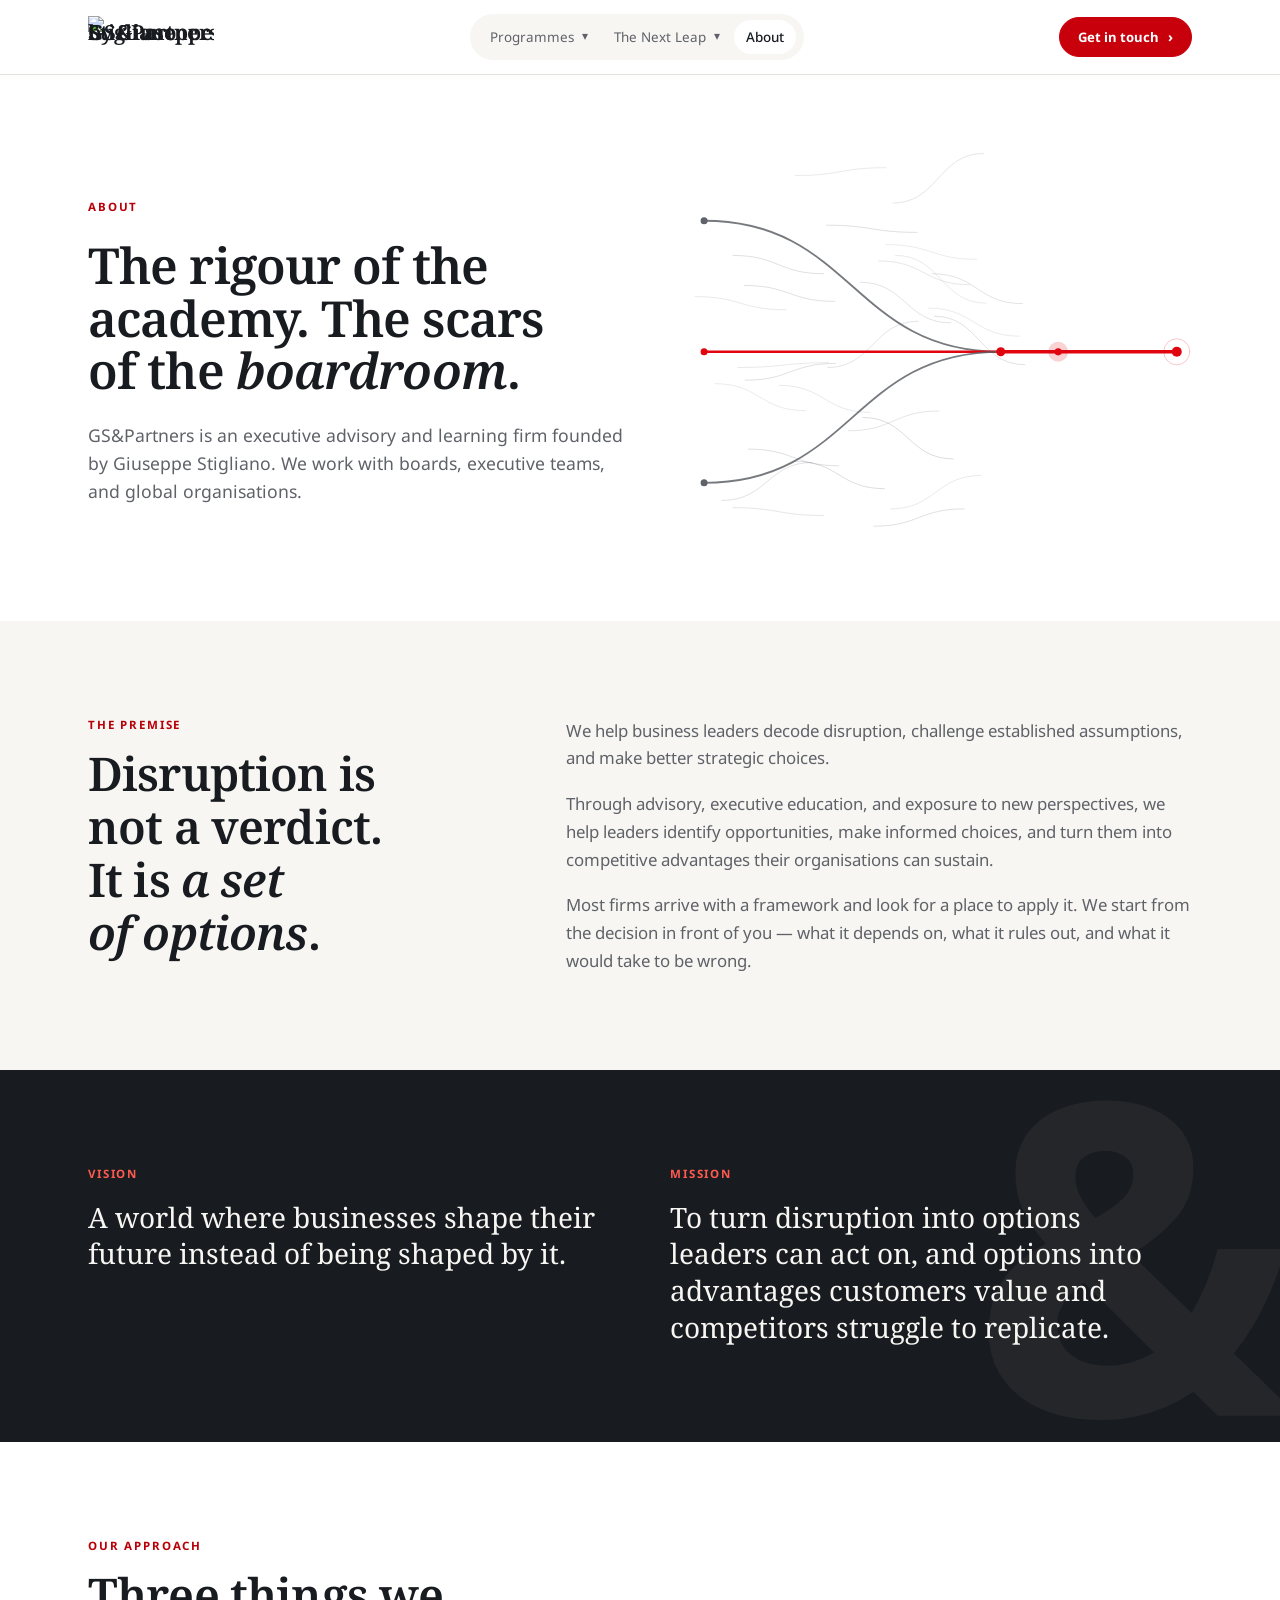
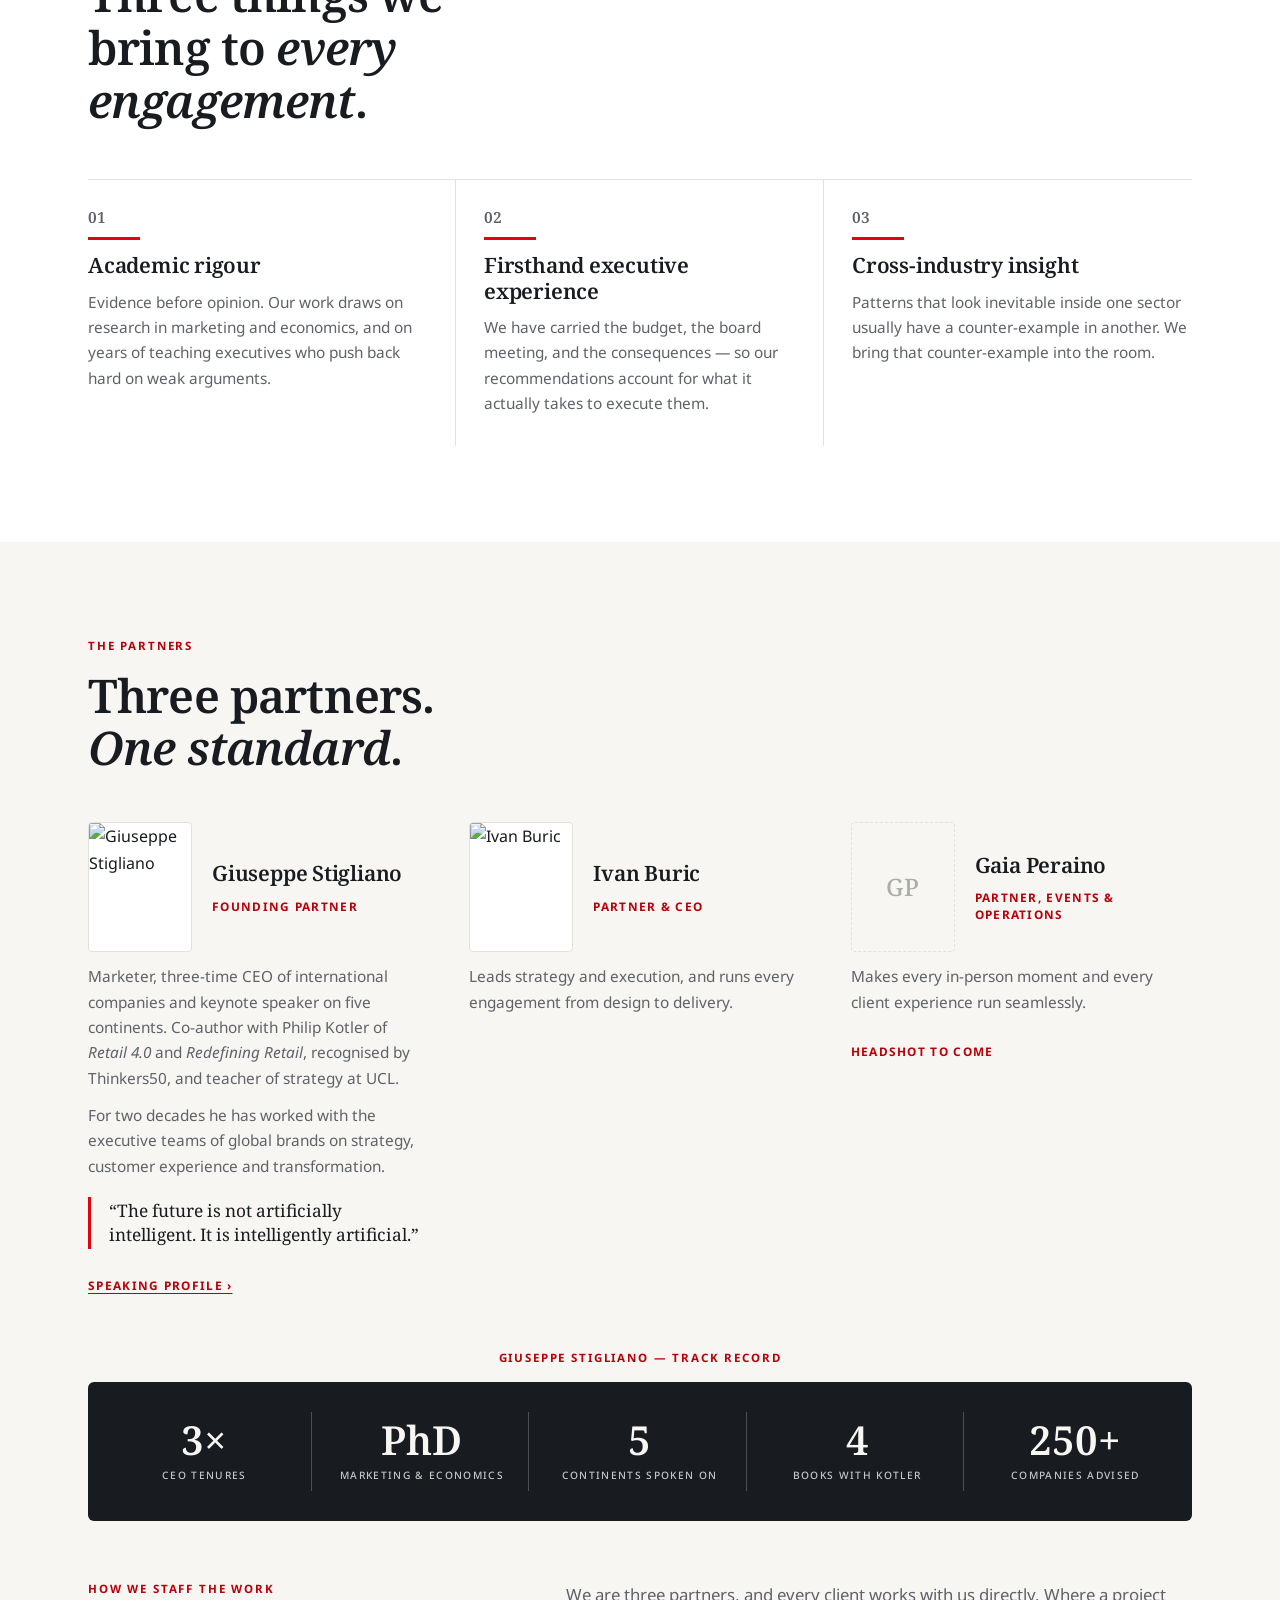
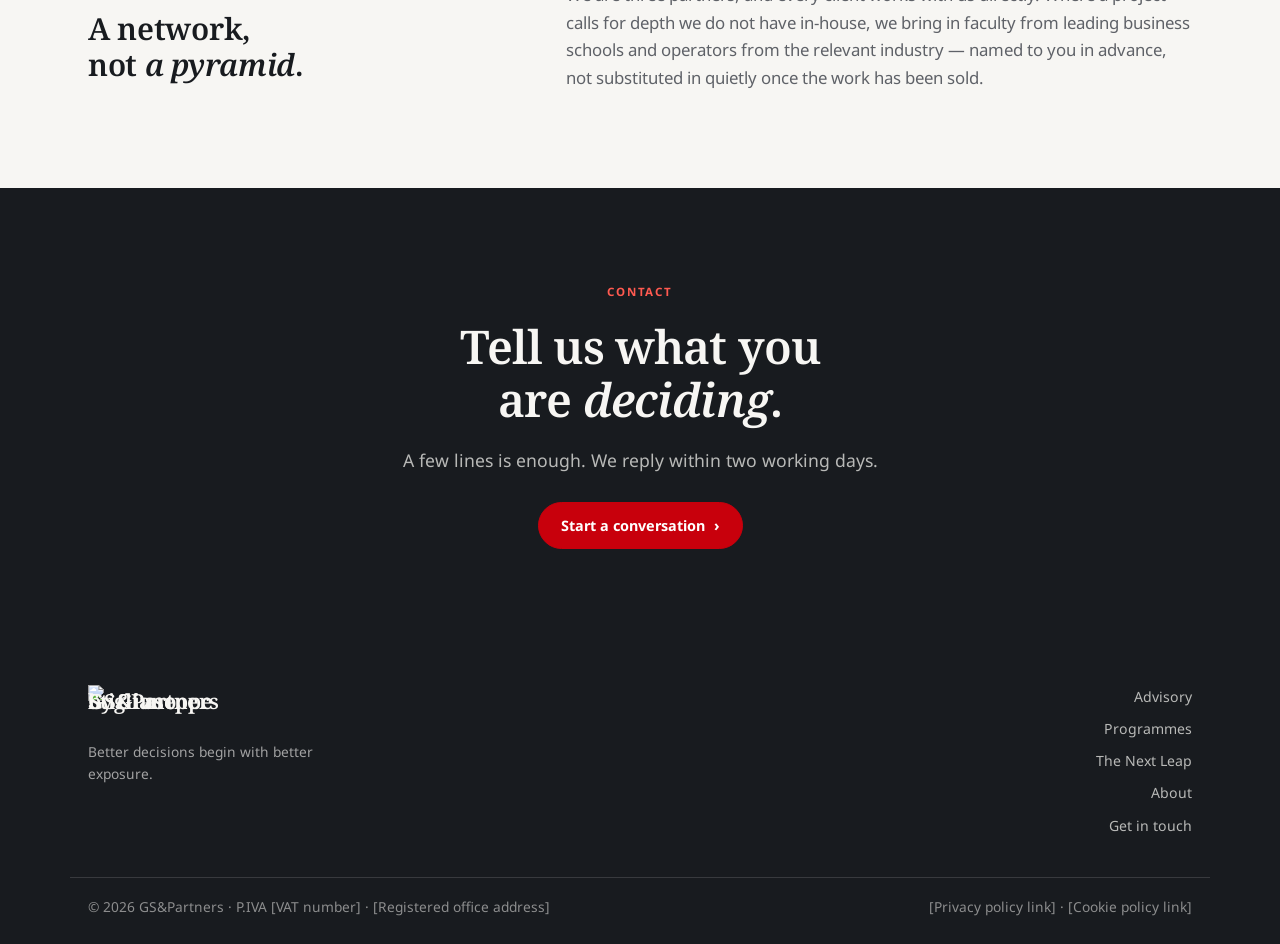
==== about.html @ 3a816dac "Add files via upload" ====
<!doctype html>
<html lang="en">
<head>
<meta charset="utf-8"><meta name="robots" content="noindex, nofollow">
<meta name="viewport" content="width=device-width,initial-scale=1,viewport-fit=cover">
<meta property="og:type" content="website">
<meta property="og:site_name" content="GS&amp;Partners">
<meta property="og:title" content="About &mdash; GS&amp;Partners">
<meta property="og:description" content="About GS&amp;Partners: our vision, mission and approach, and the three partners behind the firm, founded by Giuseppe Stigliano.">
<meta name="twitter:card" content="summary">
<meta name="description" content="About GS&amp;Partners: our vision, mission and approach, and the three partners behind the firm, founded by Giuseppe Stigliano.">
<title>About &mdash; GS&amp;Partners</title>
<link rel="preconnect" href="https://fonts.googleapis.com">
<link rel="preconnect" href="https://fonts.gstatic.com" crossorigin>
<link rel="stylesheet" href="https://fonts.googleapis.com/css2?family=Noto+Sans:wght@400;600;700&family=Noto+Serif:wght@400;600;700&display=swap">
<link rel="stylesheet" href="site.css">
</head>
<body>
<header class="top">
  <div class="wrap">
    <a class="mark" href="index.html"><img class="logo-l" src="img/logo-light.webp" width="420" height="140" alt="GS&amp;Partners by Giuseppe Stigliano"><img class="logo-d" src="img/logo-dark.webp" width="420" height="142" alt="GS&amp;Partners by Giuseppe Stigliano"></a>
    <nav id="mainnav" aria-label="Main">
      <div class="navitem">
        <a class="navlink" href="programmes.html">Programmes</a>
        <button class="subtoggle" type="button" aria-expanded="false" aria-controls="progmenu"><span aria-hidden="true">&#9662;</span><span class="sr">Programmes menu</span></button>
        <div class="submenu" id="progmenu">
          <a href="advisory.html">Advisory</a>
          <a href="programmes.html#workshops">Workshops</a>
          <a href="programmes.html#retreats">Business retreats</a>
          <a href="programmes.html#keynotes">Keynotes</a>
        </div>
      </div>
      <div class="navitem">
        <a class="navlink" href="next-leap.html">The Next Leap</a>
        <button class="subtoggle" type="button" aria-expanded="false" aria-controls="leapmenu"><span aria-hidden="true">&#9662;</span><span class="sr">The Next Leap menu</span></button>
        <div class="submenu" id="leapmenu">
          <a href="next-leap.html#organisations">For organisations</a>
          <a href="next-leap.html#individuals">For individuals</a>
        </div>
      </div>
      <a href="about.html" aria-current="page">About</a>
    </nav>
    <div class="navcta"><a class="btn sm" href="index.html#contact">Get in touch <span class="ch" aria-hidden="true">&rsaquo;</span></a></div>
    <button class="menubtn" type="button" aria-expanded="false" aria-controls="mainnav"><svg viewBox="0 0 24 24" aria-hidden="true"><path d="M4 7h16M4 12h16M4 17h16"/></svg>Menu</button>
  </div>
</header>
<main>
  <section class="pagehero">
    <div class="wrap herogrid">
      <div class="herocopy">
      <p class="eyebrow">About</p>
      <h1>The rigour of the academy. The scars of the <em>boardroom</em>.</h1>
      <p class="lede">GS&amp;Partners is an executive advisory and learning firm founded by Giuseppe Stigliano. We work with boards, executive teams, and global organisations.</p>
      </div>
      <div class="vizbox"><canvas class="viz" data-mode="converge" data-seed="9" aria-hidden="true"></canvas></div>
    </div>
  </section>

  <section class="band alt">
    <div class="wrap split">
      <div class="head2">
        <p class="eyebrow">The premise</p>
        <h2>Disruption is not a verdict. It is <em>a set of options</em>.</h2>
      </div>
      <div class="prose">
        <p>We help business leaders decode disruption, challenge established assumptions, and make better strategic choices.</p>
        <p>Through advisory, executive education, and exposure to new perspectives, we help leaders identify opportunities, make informed choices, and turn them into competitive advantages their organisations can sustain.</p>
        <p>Most firms arrive with a framework and look for a place to apply it. We start from the decision in front of you &mdash; what it depends on, what it rules out, and what it would take to be wrong.</p>
      </div>
    </div>
  </section>

  <section class="band dark amp">
    <div class="wrap vm">
      <div><p class="eyebrow">Vision</p><p class="stmt">A world where businesses shape their future instead of being shaped by it.</p></div>
      <div><p class="eyebrow">Mission</p><p class="stmt">To turn disruption into options leaders can act on, and options into advantages customers value and competitors struggle to replicate.</p></div>
    </div>
  </section>

  <section class="band">
    <div class="wrap">
      <div class="head2 wide"><p class="eyebrow">Our approach</p><h2>Three things we bring to <em>every engagement</em>.</h2></div>
      <div class="cards c3">
        <article><p class="num">01</p><hr class="rule"><h3>Academic rigour</h3><p>Evidence before opinion. Our work draws on research in marketing and economics, and on years of teaching executives who push back hard on weak arguments.</p></article>
        <article><p class="num">02</p><hr class="rule"><h3>Firsthand executive experience</h3><p>We have carried the budget, the board meeting, and the consequences &mdash; so our recommendations account for what it actually takes to execute them.</p></article>
        <article><p class="num">03</p><hr class="rule"><h3>Cross-industry insight</h3><p>Patterns that look inevitable inside one sector usually have a counter-example in another. We bring that counter-example into the room.</p></article>
      </div>
    </div>
  </section>

  <section class="band alt" id="team">
    <div class="wrap">
      <div class="head2 wide"><p class="eyebrow">The partners</p><h2>Three partners. <em>One standard</em>.</h2></div>
      <div class="team">
        <article class="person">
          <div class="shot"><img src="img/giuseppe-sm.webp" alt="Giuseppe Stigliano" width="240" height="300" loading="lazy" decoding="async"></div>
          <h3>Giuseppe Stigliano</h3>
          <p class="role">Founding Partner</p>
          <p>Marketer, three-time CEO of international companies and keynote speaker on five continents. Co-author with Philip Kotler of <em>Retail 4.0</em> and <em>Redefining Retail</em>, recognised by Thinkers50, and teacher of strategy at UCL.</p>
          <p>For two decades he has worked with the executive teams of global brands on strategy, customer experience and transformation.</p>
          <blockquote>The future is not artificially intelligent. It is intelligently artificial.</blockquote>
          <p class="tag"><a href="https://giuseppestigliano.com/">Speaking profile &rsaquo;</a></p>
        </article>
        <article class="person">
          <div class="shot"><img src="img/ivan.webp" alt="Ivan Buric" width="240" height="300" loading="lazy" decoding="async"></div>
          <h3>Ivan Buric</h3>
          <p class="role">Partner &amp; CEO</p>
          <p>Leads strategy and execution, and runs every engagement from design to delivery.</p>
        </article>
        <article class="person">
          <div class="shot pending" aria-hidden="true"><span>GP</span></div>
          <h3>Gaia Peraino</h3>
          <p class="role">Partner, Events &amp; Operations</p>
          <p>Makes every in-person moment and every client experience run seamlessly.</p>
          <p class="tag">Headshot to come</p>
        </article>
      </div>
    </div>
    <div class="wrap">
      <p class="eyebrow" style="margin-top:56px;text-align:center">Giuseppe Stigliano &mdash; track record</p>
      <div class="stats inline" style="margin-top:16px">
        <div><b>3&times;</b><span>CEO tenures</span></div>
        <div><b>PhD</b><span>Marketing &amp; Economics</span></div>
        <div><b>5</b><span>Continents spoken on</span></div>
        <div><b>4</b><span>Books with Kotler</span></div>
        <div><b>250+</b><span>Companies advised</span></div>
      </div>
    </div>
    <div class="wrap">
      <div class="split" style="margin-top:60px">
        <div class="head2">
          <p class="eyebrow">How we staff the work</p>
          <h3 style="font-size:1.9rem">A network, not <em>a pyramid</em>.</h3>
        </div>
        <div class="prose">
          <p>We are three partners, and every client works with us directly. Where a project calls for depth we do not have in-house, we bring in faculty from leading business schools and operators from the relevant industry &mdash; named to you in advance, not substituted in quietly once the work has been sold.</p>
        </div>
      </div>
    </div>
  </section>

  <section class="band dark cta">
    <div class="wrap">
      <p class="eyebrow">Contact</p>
      <h2>Tell us what you are <em>deciding</em>.</h2>
      <p class="lede" style="text-align:center">A few lines is enough. We reply within two working days.</p>
      <div class="btns"><a class="btn" href="index.html#contact">Start a conversation <span class="ch" aria-hidden="true">&rsaquo;</span></a></div>
    </div>
  </section>
</main>

<footer><div class="wrap">
  <div>
    <a class="mark" href="index.html"><img class="logo-l" src="img/logo-light.webp" width="420" height="140" alt="GS&amp;Partners by Giuseppe Stigliano"><img class="logo-d" src="img/logo-dark.webp" width="420" height="142" alt="GS&amp;Partners by Giuseppe Stigliano"></a>
    <p class="tagline">Better decisions begin with better exposure.</p>
  </div>
  <nav class="fnav" aria-label="Footer">
    <a href="advisory.html">Advisory</a>
    <a href="programmes.html">Programmes</a>
    <a href="next-leap.html">The Next Leap</a>
    <a href="about.html">About</a>
    <a href="index.html#contact">Get in touch</a>
  </nav>
</div>
<div class="wrap fbottom"><span>&copy; 2026 GS&amp;Partners &middot; P.IVA [VAT number] &middot; [Registered office address]</span><span class="legal">[Privacy policy link] &middot; [Cookie policy link]</span></div>
</footer>
<script>
(function(){
  var items=[].slice.call(document.querySelectorAll(".navitem"));
  if(!items.length) return;
  var groups=items.map(function(item){
    var btn=item.querySelector(".subtoggle"), menu=item.querySelector(".submenu");
    function set(open){menu.classList.toggle("open",open);btn.setAttribute("aria-expanded",open?"true":"false")}
    btn.addEventListener("click",function(e){e.stopPropagation();var o=btn.getAttribute("aria-expanded")!=="true";closeAll();set(o)});
    menu.addEventListener("click",function(){set(false)});
    return {item:item,set:set};
  });
  function closeAll(){groups.forEach(function(g){g.set(false)})}
  document.addEventListener("click",function(e){
    if(!groups.some(function(g){return g.item.contains(e.target)})) closeAll();
  });
  document.addEventListener("keydown",function(e){if(e.key==="Escape")closeAll()});
})();
</script>
<script>
(function(){
  var reduce=false; try{reduce=matchMedia("(prefers-reduced-motion: reduce)").matches;}catch(e){}
  function tok(v,el){ if(!v) return ""; return v.indexOf("--")===0 ? getComputedStyle(el).getPropertyValue(v).trim() : v; }
  function rng(seed){var s=(seed*2654435761)>>>0||1;return function(){s^=s<<13;s>>>=0;s^=s>>>17;s^=s<<5;s>>>=0;return s/4294967296;};}
  function bez(p0,p1,p2,p3,t){var u=1-t;return u*u*u*p0+3*u*u*t*p1+3*u*t*t*p2+t*t*t*p3;}
  function segPt(s,t){var mx=(s.x1+s.x2)/2;return {x:bez(s.x1,mx,mx,s.x2,t),y:bez(s.y1,s.y1,s.y2,s.y2,t)};}
  function curve(c,s){var mx=(s.x1+s.x2)/2;c.beginPath();c.moveTo(s.x1,s.y1);c.bezierCurveTo(mx,s.y1,mx,s.y2,s.x2,s.y2);}
  function dot(c,x,y,r,col,halo){c.globalAlpha=1;c.fillStyle=col;c.beginPath();c.arc(x,y,r,0,7);c.fill();
    if(halo){c.globalAlpha=.22;c.strokeStyle=col;c.lineWidth=1;c.beginPath();c.arc(x,y,r*2.6,0,7);c.stroke();c.globalAlpha=1;}}
  function pulse(c,p,col){c.globalAlpha=.18;c.fillStyle=col;c.beginPath();c.arc(p.x,p.y,10,0,7);c.fill();c.globalAlpha=1;c.beginPath();c.arc(p.x,p.y,3.6,0,7);c.fill();}
  function ease(t){return t<.5?2*t*t:1-Math.pow(-2*t+2,2)/2;}

  /* ---- scenes: build geometry once per size, draw(t) every frame ---- */
  function Branch(W,H,rand){
    var depthMax=5, stepX=(W*0.92)/depthMax, segs=[], leaves=[], defLeaf=-1;
    function grow(x,y,d,spread,onPath,parent){
      if(d>=depthMax){ leaves.push(parent); if(onPath) defLeaf=leaves.length-1; return; }
      var n=d===0?1:(rand()<0.35?3:2), pick=Math.floor(rand()*n);
      for(var i=0;i<n;i++){
        var off=n===1?0:(i/(n-1)-0.5)*spread;
        var nx=x+stepX*(0.86+rand()*0.28);
        var ny=Math.max(H*0.07,Math.min(H*0.93,y+off+(rand()-0.5)*spread*0.18));
        segs.push({x1:x,y1:y,x2:nx,y2:ny,d:d,parent:parent});
        grow(nx,ny,d+1,spread*0.56,onPath&&i===pick,segs.length-1);
      }
    }
    grow(W*0.03,H*0.5,0,H*0.92,true,-1);
    var chosen=defLeaf, path=[];
    function setLeaf(i){chosen=i; path=[]; var k=leaves[i]; while(k>=0){path.unshift(k);k=segs[k].parent;}}
    setLeaf(defLeaf);
    return {
      interactive:true,
      pick:function(px,py){ if(px==null){setLeaf(defLeaf);return;}
        var best=0,bd=1e9; leaves.forEach(function(si,i){var dy=Math.abs(segs[si].y2-py); if(dy<bd){bd=dy;best=i;}}); if(best!==chosen) setLeaf(best); },
      draw:function(c,ink,acc,t){
        var on={}; path.forEach(function(k){on[k]=1;});
        c.lineCap="round";
        segs.forEach(function(s,k){ if(on[k]) return; curve(c,s); c.globalAlpha=Math.max(.12,.42-s.d*.06); c.strokeStyle=ink; c.lineWidth=1.1; c.stroke(); });
        segs.forEach(function(s){ if(s.d>3) return; c.globalAlpha=.5; c.fillStyle=ink; c.beginPath(); c.arc(s.x2,s.y2,2,0,7); c.fill(); });
        path.forEach(function(k){ curve(c,segs[k]); c.globalAlpha=1; c.strokeStyle=acc; c.lineWidth=2.6; c.stroke(); });
        dot(c,W*0.03,H*0.5,3.5,acc,false);
        var last=segs[path[path.length-1]]; dot(c,last.x2,last.y2,5,acc,true);
        if(t!=null){ var u=ease(t)*path.length, i=Math.min(path.length-1,Math.floor(u)); c.fillStyle=acc; pulse(c,segPt(segs[path[i]],u-i),acc); }
      }
    };
  }
  function Leap(W,H,rand){
    var n=13, top=H*0.58, bot=H*0.92, lines=[];
    for(var i=0;i<n;i++) lines.push({y:top+(bot-top)*i/(n-1),a:rand()*6,amp:2+rand()*4,al:.16+.22*(1-Math.abs(i-(n-1)/2)/((n-1)/2))});
    var y0=top+(bot-top)*0.42, x0=W*0.42, x1=W*0.7, y1=H*0.16;
    var S={x1:x0,y1:y0,x2:x1,y2:y1};
    return {
      draw:function(c,ink,acc,t){
        c.lineCap="round";
        lines.forEach(function(l){ c.beginPath(); for(var x=0;x<=W;x+=8){var yy=l.y+Math.sin(x/90+l.a+(t||0)*0)*l.amp; if(x===0)c.moveTo(x,yy); else c.lineTo(x,yy);} c.globalAlpha=l.al; c.strokeStyle=ink; c.lineWidth=1; c.stroke(); });
        c.globalAlpha=1; c.strokeStyle=acc; c.lineWidth=2.8;
        c.beginPath(); c.moveTo(0,y0); c.lineTo(x0,y0); var mx=(x0+x1)/2; c.bezierCurveTo(mx,y0,mx,y1,x1,y1); c.lineTo(W,y1); c.stroke();
        c.setLineDash([3,5]); c.lineWidth=1; c.globalAlpha=.55; c.beginPath(); c.moveTo(x1,y1+10); c.lineTo(x1,y0); c.stroke(); c.setLineDash([]);
        dot(c,x0,y0,3.5,acc,false); dot(c,x1,y1,5,acc,true);
        if(t!=null){ var e=ease(t), p;
          if(e<.35) p={x:x0*(e/.35),y:y0}; else if(e<.75) p=segPt(S,(e-.35)/.4); else p={x:x1+(W-x1)*((e-.75)/.25),y:y1};
          c.fillStyle=acc; pulse(c,p,acc); }
      }
    };
  }
  function Converge(W,H,rand){
    var cx=W*0.62, cy=H*0.5, ins=[0.18,0.5,0.82].map(function(f){return {x1:W*0.03,y1:H*f,x2:cx,y2:cy};}), bg=[];
    for(var g=0;g<26;g++){var y=H*(0.05+0.9*rand()), x=W*rand()*0.5; bg.push({x1:x,y1:y,x2:x+W*0.18,y2:y+(rand()-0.5)*H*0.25,al:.12+rand()*.1});}
    return {
      draw:function(c,ink,acc,t){
        c.lineCap="round";
        bg.forEach(function(s){c.globalAlpha=s.al;c.strokeStyle=ink;c.lineWidth=1;curve(c,s);c.stroke();});
        ins.forEach(function(s,i){ c.globalAlpha=i===1?1:.85; c.strokeStyle=i===1?acc:ink; c.lineWidth=i===1?2.6:1.8; curve(c,s); c.stroke(); dot(c,s.x1,s.y1,3.5,i===1?acc:ink,false); });
        c.globalAlpha=1; c.strokeStyle=acc; c.lineWidth=3.4; c.beginPath(); c.moveTo(cx,cy); c.lineTo(W*0.97,cy); c.stroke();
        dot(c,cx,cy,4.5,acc,false); dot(c,W*0.97,cy,5,acc,true);
        if(t!=null){ var e=ease(t);
          if(e<.6){ ins.forEach(function(s,i){ c.fillStyle=i===1?acc:ink; pulse(c,segPt(s,e/.6),i===1?acc:ink); }); }
          else { c.fillStyle=acc; pulse(c,{x:cx+(W*0.97-cx)*((e-.6)/.4),y:cy},acc); } }
      }
    };
  }
  var MODES={branch:Branch,leap:Leap,converge:Converge};

  function setup(cv){
    var st={cv:cv,scene:null,W:0,H:0,dpr:1,visible:true,start:performance.now()};
    function build(){
      var r=cv.getBoundingClientRect(); st.W=Math.max(1,r.width); st.H=Math.max(1,r.height); st.dpr=Math.min(window.devicePixelRatio||1,2);
      cv.width=Math.round(st.W*st.dpr); cv.height=Math.round(st.H*st.dpr);
      st.scene=(MODES[cv.dataset.mode]||Branch)(st.W,st.H,rng(+cv.dataset.seed||7));
    }
    st.render=function(now){
      var c=cv.getContext("2d"); if(!c||!st.scene) return;
      c.setTransform(st.dpr,0,0,st.dpr,0,0); c.clearRect(0,0,st.W,st.H);
      var t=null;
      if(!reduce && now!=null){ var period=4200, rest=1400, ph=(now-st.start)%(period+rest); t=ph<period?ph/period:null; }
      st.scene.draw(c,tok(cv.dataset.ink||"--muted",cv),tok(cv.dataset.accent||"--red",cv),t);
    };
    st.rebuild=function(){build();st.render(performance.now());};
    build(); st.render(null);
    if(cv.dataset.mode==="branch" && cv.dataset.interactive!=="off"){
      var host=cv.parentElement;
      host.addEventListener("pointermove",function(e){var r=cv.getBoundingClientRect(); st.scene.pick&&st.scene.pick(e.clientX-r.left,e.clientY-r.top); if(reduce) st.render(null);});
      host.addEventListener("pointerleave",function(){st.scene.pick&&st.scene.pick(null); if(reduce) st.render(null);});
    }
    return st;
  }
  var states=[].slice.call(document.querySelectorAll("canvas.viz")).map(setup);
  function all(){states.forEach(function(s){s.rebuild();});}
  if(window.ResizeObserver){var ro=new ResizeObserver(all);states.forEach(function(s){ro.observe(s.cv);});} else window.addEventListener("resize",all);
  try{matchMedia("(prefers-color-scheme: dark)").addEventListener("change",all);}catch(e){}
  try{new MutationObserver(all).observe(document.documentElement,{attributes:true,attributeFilter:["data-theme"]});}catch(e){}
  if(document.fonts&&document.fonts.ready) document.fonts.ready.then(all);
  if(!reduce){
    if(window.IntersectionObserver){var io=new IntersectionObserver(function(es){es.forEach(function(e){states.forEach(function(s){if(s.cv===e.target)s.visible=e.isIntersecting;});});});states.forEach(function(s){io.observe(s.cv);});}
    (function loop(now){ if(!document.hidden) states.forEach(function(s){ if(s.visible) s.render(now); }); requestAnimationFrame(loop); })(performance.now());
  }
})();
</script>
<script>
(function(){
  var header=document.querySelector("header.top");
  if(header){
    var onScroll=function(){header.classList.toggle("scrolled",window.scrollY>8);};
    onScroll(); window.addEventListener("scroll",onScroll,{passive:true});
    var mb=header.querySelector(".menubtn"), nav=document.getElementById("mainnav");
    if(mb&&nav){
      var set=function(open){header.classList.toggle("navopen",open);mb.setAttribute("aria-expanded",open?"true":"false");};
      mb.addEventListener("click",function(e){e.stopPropagation();set(!header.classList.contains("navopen"));});
      nav.addEventListener("click",function(e){if(e.target.closest("a"))set(false);});
      document.addEventListener("click",function(e){if(!header.contains(e.target))set(false);});
      document.addEventListener("keydown",function(e){if(e.key==="Escape")set(false);});
    }
  }
  var reduce=false; try{reduce=matchMedia("(prefers-reduced-motion: reduce)").matches;}catch(e){}
  if(reduce||!window.IntersectionObserver) return;
  var sel=".cards article,.feature,.quotes figure,.person,.vm>div,.stats.inline,.split>*,.centered>*,.head2,.banner .wrap,.team";
  var els=[].slice.call(document.querySelectorAll(sel)).filter(function(el){return el.getBoundingClientRect().top>window.innerHeight;});
  var io=new IntersectionObserver(function(es){es.forEach(function(e){ if(!e.isIntersecting) return;
    var el=e.target, sib=el.parentElement?[].indexOf.call(el.parentElement.children,el):0;
    el.style.animationDelay=Math.min(sib,4)*70+"ms"; el.classList.add("rv-in"); io.unobserve(el); });},{rootMargin:"0px 0px 80px 0px"});
  els.forEach(function(el){io.observe(el);});
})();
</script>
</body>
</html>
---- site.css ----
/* GS&Partners — shared stylesheet.
   Layout: alternating paper and ink bands, centred editorial column;
   serif display with one italic word per headline. */
:root{
  --paper:#ffffff; --paper-2:#f7f6f3; --ink:#181b1f; --band:#181b1f; --on-band:#f7f6f3;
  --fg:#181b1f; --muted:#5f6268; --line:#e2e1dc;
  --red:#e0050f; --red-deep:#b10009; --on-red:#ffffff; --red-ink:#b80009; --focus:#e0050f;
  --display:"Noto Serif",Georgia,"Times New Roman",serif;
  --body:"Noto Sans",system-ui,-apple-system,"Segoe UI",Helvetica,sans-serif;
  color-scheme:light;
  padding-top:env(safe-area-inset-top,0px);
  padding-bottom:env(safe-area-inset-bottom,0px);
}
@media (prefers-color-scheme:dark){:root:not([data-theme="light"]){
  --paper:#15181c; --paper-2:#1d2126; --ink:#f3f2ef; --band:#0f1114; --on-band:#f7f6f3;
  --fg:#edecea; --muted:#a3a7ae; --line:#2e333a;
  --red:#ff2f38; --red-deep:#c8000c; --on-red:#ffffff; --red-ink:#ff6b63; --focus:#ff6b63; color-scheme:dark}}
:root[data-theme="dark"]{
  --paper:#15181c; --paper-2:#1d2126; --ink:#f3f2ef; --band:#0f1114; --on-band:#f7f6f3;
  --fg:#edecea; --muted:#a3a7ae; --line:#2e333a;
  --red:#ff2f38; --red-deep:#c8000c; --on-red:#ffffff; --red-ink:#ff6b63; --focus:#ff6b63; color-scheme:dark}

*{box-sizing:border-box}
body{background:var(--paper);color:var(--fg);font:400 1rem/1.65 var(--body);margin:0;-webkit-font-smoothing:antialiased}
img{max-width:100%}
[hidden]{display:none!important}
a{color:inherit}
:focus-visible{outline:2px solid var(--focus);outline-offset:3px}
.wrap{max-width:1140px;margin:0 auto;padding-inline:max(18px,env(safe-area-inset-left,0px)) max(18px,env(safe-area-inset-right,0px))}

h1,h2,h3{font-family:var(--display);font-weight:600;line-height:1.14;margin:0;text-wrap:balance;letter-spacing:-.01em}
h1{font-size:clamp(2.3rem,5.6vw,4.1rem);line-height:1.06}
h2{font-size:clamp(1.9rem,4vw,2.9rem)}
h3{font-size:1.32rem;line-height:1.2}
em{font-style:italic}
p{margin:0}
.eyebrow{font:700 .72rem/1.4 var(--body);letter-spacing:.16em;text-transform:uppercase;color:var(--red-ink)}
.lede{font-size:1.1rem;color:var(--muted);max-width:60ch}
.prose{display:flex;flex-direction:column;gap:18px;color:var(--muted);font-size:1.05rem}
.prose strong{color:var(--fg);font-weight:500}
.rule{width:52px;height:3px;background:var(--red);border:0;margin:0}

/* header */
header.top{position:sticky;top:env(safe-area-inset-top,0px);z-index:20;background:var(--paper);border-bottom:1px solid var(--line)}
body::before{content:"";position:fixed;inset:0 0 auto;height:env(safe-area-inset-top,0px);background:var(--paper);z-index:21}
header.top .wrap{display:flex;justify-content:space-between;align-items:center;gap:18px;padding-block:14px;flex-wrap:wrap}
.mark{font:600 1.3rem/1 var(--display);text-decoration:none;letter-spacing:-.01em}
.mark i{font-style:normal;color:var(--red-ink)}
nav{display:flex;gap:4px;flex-wrap:wrap;background:var(--paper-2);border-radius:999px;padding:6px 8px}
nav a{text-decoration:none;color:var(--muted);font-size:.84rem;padding:6px 12px;border-radius:999px}
nav a:hover{color:var(--fg);background:var(--paper)}
nav a[aria-current="page"]{color:var(--fg);background:var(--paper);font-weight:500}
.navcta{display:flex;align-items:center}

.btn{display:inline-flex;align-items:center;gap:9px;padding:13px 22px;background:var(--red);color:var(--on-red);border:1px solid var(--red);text-decoration:none;font:700 .9rem var(--body);border-radius:999px;cursor:pointer}
.btn:hover{background:var(--red-deep);border-color:var(--red-deep)}
.btn .ch{font-size:1.05em;line-height:1}
.btn.sm{padding:10px 18px;font-size:.82rem}
.btn.ghost{background:transparent;color:var(--red-ink);border-color:var(--red-ink)}
.btn.ghost:hover{background:var(--red);border-color:var(--red);color:var(--on-red)}
.btn.onband{background:transparent;color:var(--on-band);border-color:color-mix(in srgb,var(--on-band) 45%,transparent)}
.btn.onband:hover{background:var(--red);border-color:var(--red);color:var(--on-red)}
.btns{display:flex;gap:12px;flex-wrap:wrap;margin-top:8px}

/* heroes */
.hero .wrap{padding-block:84px 72px;display:flex;flex-direction:column;gap:26px;align-items:flex-start;max-width:980px}
.hero h1{max-width:17ch}
.hero .lede{font-size:1.2rem}
.pagehero .wrap{padding-block:64px 56px;display:flex;flex-direction:column;gap:22px;align-items:flex-start;max-width:980px}
.pagehero h1{max-width:19ch;font-size:clamp(2.1rem,4.8vw,3.4rem)}

/* red stat band */
.stats{background:var(--red-deep);color:var(--on-red)}
.stats .wrap{padding-block:34px;display:grid;grid-template-columns:repeat(5,minmax(0,1fr));gap:4px}
.stats div{text-align:center;padding:8px 10px;border-right:1px solid color-mix(in srgb,var(--on-red) 26%,transparent);min-width:0}
.stats div:last-child{border-right:0}
.stats b{display:block;font:600 clamp(1.7rem,3.4vw,2.5rem)/1 var(--display);font-variant-numeric:tabular-nums}
.stats span{display:block;margin-top:9px;font:500 .67rem/1.35 var(--body);letter-spacing:.13em;text-transform:uppercase;color:color-mix(in srgb,var(--on-red) 84%,transparent)}

/* bands */
section.band .wrap{padding-block:84px}
.dark{background:var(--band);color:var(--on-band)}
.dark .eyebrow{color:var(--red-ink)}
.dark .lede,.dark .prose{color:color-mix(in srgb,var(--on-band) 72%,transparent)}
.alt{background:var(--paper-2)}
.centered{max-width:760px;margin:0 auto;text-align:center;display:flex;flex-direction:column;gap:22px;align-items:center}
.centered .prose{text-align:center}
.pull{font-family:var(--display);font-size:clamp(1.6rem,3.4vw,2.35rem);line-height:1.22;text-wrap:balance;margin-top:6px}
.head2{display:flex;flex-direction:column;gap:14px;max-width:34ch}
.head2.wide{max-width:46ch}

.vm{display:grid;grid-template-columns:repeat(2,minmax(0,1fr));gap:60px}
.vm>div{display:flex;flex-direction:column;gap:16px;min-width:0}
.vm .stmt{font-family:var(--display);font-size:clamp(1.3rem,2.5vw,1.75rem);line-height:1.32;text-wrap:balance}

.split{display:grid;grid-template-columns:minmax(0,1fr) minmax(0,1.5fr);gap:60px;align-items:start}
.split>*{min-width:0}

/* numbered card rows */
.cards{display:grid;gap:0;margin-top:48px;border-top:1px solid var(--line)}
.dark .cards{border-color:color-mix(in srgb,var(--on-band) 22%,transparent)}
.c2{grid-template-columns:repeat(2,minmax(0,1fr))}
.c3{grid-template-columns:repeat(3,minmax(0,1fr))}
.c4{grid-template-columns:repeat(4,minmax(0,1fr))}
.cards article{padding:30px 28px 30px 0;display:flex;flex-direction:column;gap:12px;border-right:1px solid var(--line);min-width:0}
.dark .cards article{border-color:color-mix(in srgb,var(--on-band) 22%,transparent)}
.cards article:not(:first-child){padding-left:28px}
.cards article:last-child{border-right:0;padding-right:0}
.num{font:600 1.45rem/1 var(--display);color:var(--muted);font-variant-numeric:tabular-nums}
.dark .num{color:color-mix(in srgb,var(--on-band) 62%,transparent)}
.cards p{color:var(--muted);font-size:.96rem}
.dark .cards p{color:color-mix(in srgb,var(--on-band) 70%,transparent)}
.tag{margin-top:auto;padding-top:16px;font:700 .74rem/1.4 var(--body);letter-spacing:.11em;text-transform:uppercase;color:var(--red-ink)}
.tag a{color:inherit;text-underline-offset:3px}

/* feature rows (large alternating blocks) */
.feature{display:grid;grid-template-columns:minmax(0,1fr) minmax(0,1.6fr);gap:56px;padding-block:52px;border-top:1px solid var(--line);align-items:start}
.dark .feature{border-color:color-mix(in srgb,var(--on-band) 22%,transparent)}
.feature:first-of-type{border-top:0;padding-top:0}
.feature>div{min-width:0;display:flex;flex-direction:column;gap:14px}
.feature .side{gap:12px}

/* question lists */
.qlist{list-style:none;margin:6px 0 0;padding:0;display:flex;flex-direction:column}
.qlist li{padding:13px 0;border-top:1px solid var(--line);display:grid;grid-template-columns:auto minmax(0,1fr);gap:14px;align-items:baseline;font-size:.97rem;color:var(--muted)}
.dark .qlist li{border-color:color-mix(in srgb,var(--on-band) 22%,transparent);color:color-mix(in srgb,var(--on-band) 70%,transparent)}
.qlist li::before{content:"—";color:var(--red-ink)}
.plain{list-style:none;margin:0;padding:0;display:flex;flex-direction:column;gap:10px;color:var(--muted);font-size:.99rem}
.plain li{display:grid;grid-template-columns:auto minmax(0,1fr);gap:12px;align-items:baseline}
.plain li::before{content:"";width:6px;height:6px;margin-top:.5em;background:var(--red);border-radius:50%}
.dark .plain{color:color-mix(in srgb,var(--on-band) 72%,transparent)}

/* contact */
.contact{display:grid;grid-template-columns:minmax(0,1fr) minmax(0,1fr);gap:60px;align-items:start}
.addr{display:flex;gap:10px;align-items:center;flex-wrap:wrap;margin-top:24px}
.addr code{font:500 .98rem var(--body);background:var(--paper);border:1px solid var(--line);padding:12px 15px;border-radius:4px;overflow-wrap:anywhere}
.addr button{font:500 .85rem var(--body);padding:12px 15px;border:1px solid var(--line);background:transparent;color:var(--fg);cursor:pointer;border-radius:4px}
.addr button:hover{border-color:var(--fg)}
form{display:flex;flex-direction:column;gap:15px;background:var(--paper);border:1px solid var(--line);padding:28px;border-radius:6px}
label{display:flex;flex-direction:column;gap:6px;font:500 .78rem var(--body);letter-spacing:.07em;text-transform:uppercase;color:var(--muted)}
input,textarea,select{font:400 1rem var(--body);color:var(--fg);background:var(--paper-2);border:1px solid var(--line);padding:12px;border-radius:4px;width:100%;letter-spacing:0;text-transform:none}
textarea{min-height:110px;resize:vertical}
#sent{font-size:.88rem;color:var(--red-ink);min-height:1.4em}

/* closing call to action */
.cta .wrap{padding-block:72px;display:flex;flex-direction:column;gap:20px;align-items:center;text-align:center}
.cta h2{max-width:20ch}

footer{background:var(--band);color:var(--on-band)}
footer .wrap{display:grid;grid-template-columns:minmax(0,1fr) auto;gap:28px;align-items:start;padding-block:40px;font-size:.86rem}
footer .mark{color:var(--on-band);display:inline-block;margin-bottom:10px}
footer .tagline{color:color-mix(in srgb,var(--on-band) 62%,transparent);max-width:34ch}
footer nav.fnav{background:none;padding:0;border-radius:0;display:flex;flex-direction:column;gap:9px;align-items:flex-end}
footer nav.fnav a{padding:0;color:color-mix(in srgb,var(--on-band) 72%,transparent);font-size:.88rem}
footer nav.fnav a:hover{background:none;color:var(--on-band)}

@media (max-width:960px){
  .stats .wrap{grid-template-columns:repeat(3,minmax(0,1fr));gap:18px 4px}
  .stats div:nth-child(3n){border-right:0}
  .c4{grid-template-columns:repeat(2,minmax(0,1fr))}
  .c4 article:nth-child(2n){border-right:0;padding-right:0}
  .c4 article:nth-child(-n+2){border-bottom:1px solid var(--line)}
  .dark .c4 article:nth-child(-n+2){border-bottom-color:color-mix(in srgb,var(--on-band) 22%,transparent)}
  .vm,.contact,.split,.feature{grid-template-columns:minmax(0,1fr);gap:36px}
  section.band .wrap,.hero .wrap,.pagehero .wrap{padding-block:56px}
  .feature{padding-block:40px}
}
@media (max-width:680px){
  .stats .wrap{grid-template-columns:repeat(2,minmax(0,1fr))}
  .stats div:nth-child(3n){border-right:1px solid color-mix(in srgb,var(--on-red) 26%,transparent)}
  .stats div:nth-child(2n){border-right:0}
  .c2,.c3,.c4{grid-template-columns:minmax(0,1fr)}
  .cards article{border-right:0;padding:26px 0;border-bottom:1px solid var(--line)}
  .cards article:not(:first-child){padding-left:0}
  .cards article:last-child{border-bottom:0;padding-bottom:0}
  .dark .cards article{border-bottom-color:color-mix(in srgb,var(--on-band) 22%,transparent)}
  footer .wrap{grid-template-columns:minmax(0,1fr)}
  footer nav.fnav{align-items:flex-start}
}

/* jump links on the programmes page */
nav.jump{background:none;padding:0;border-radius:0;gap:10px;margin-top:6px}
nav.jump a{border:1px solid var(--line);border-radius:999px;padding:8px 15px;font-size:.84rem;color:var(--muted)}
nav.jump a:hover{border-color:var(--red-ink);color:var(--red-ink);background:none}

/* stat band used inline inside a light section */
.stats.inline{background:var(--band);color:var(--on-band);border-radius:6px}
.stats.inline div{border-right-color:color-mix(in srgb,var(--on-band) 24%,transparent)}
.stats.inline span{color:color-mix(in srgb,var(--on-band) 78%,transparent)}
.stats.inline .wrap,.stats.inline{padding-block:30px}
.stats.inline{display:grid;grid-template-columns:repeat(5,minmax(0,1fr));gap:4px;padding-inline:10px}
@media (max-width:960px){.stats.inline{grid-template-columns:repeat(3,minmax(0,1fr));gap:18px 4px}
  .stats.inline div:nth-child(3n){border-right:0}}
@media (max-width:680px){.stats.inline{grid-template-columns:repeat(2,minmax(0,1fr))}
  .stats.inline div:nth-child(3n){border-right:1px solid color-mix(in srgb,var(--on-band) 24%,transparent)}
  .stats.inline div:nth-child(2n){border-right:0}}

/* client logo strip */
.logos{border-bottom:1px solid var(--line);background:var(--paper)}
.logos .wrap{padding-block:30px;display:flex;flex-direction:column;gap:18px;align-items:center}
.logos .eyebrow{color:var(--muted)}
.logos ul{list-style:none;margin:0;padding:0;display:flex;flex-wrap:wrap;justify-content:center;gap:16px 40px}
.logos li{font:500 1.02rem/1.2 var(--display);letter-spacing:.01em;color:var(--muted);opacity:.85;text-align:center}

/* testimonials */
.quotes{display:grid;grid-template-columns:repeat(3,minmax(0,1fr));gap:44px;margin-top:48px}
.quotes figure{margin:0;display:flex;flex-direction:column;gap:18px;min-width:0}
.quotes blockquote{margin:0;font:500 1.22rem/1.42 var(--display);text-wrap:pretty}
.quotes figcaption{display:flex;flex-direction:column;gap:5px;margin-top:auto}
.quotes figcaption b{font:500 .95rem var(--body);color:var(--fg)}
.quotes figcaption span{font-size:.84rem;line-height:1.45;color:var(--muted)}
@media (max-width:860px){.quotes{grid-template-columns:minmax(0,1fr);gap:36px}}

/* nav dropdown */
.sr{position:absolute;width:1px;height:1px;overflow:hidden;clip-path:inset(50%);white-space:nowrap}
.navitem{position:relative;display:flex;align-items:center}
nav a.navlink{padding-right:6px}
.subtoggle{border:0;background:none;color:var(--muted);cursor:pointer;padding:6px 10px 6px 2px;border-radius:999px;font-size:.72rem;line-height:1;display:flex;align-items:center}
.subtoggle:hover{color:var(--fg)}
.subtoggle[aria-expanded="true"] span[aria-hidden]{transform:rotate(180deg)}
.subtoggle span[aria-hidden]{display:block;transition:transform .15s ease}
.submenu{display:none;position:absolute;top:calc(100% + 12px);left:-8px;min-width:210px;background:var(--paper);border:1px solid var(--line);border-radius:8px;padding:7px;z-index:30;box-shadow:0 12px 32px rgba(12,12,13,.13);flex-direction:column;gap:2px}
:root[data-theme="dark"] .submenu{box-shadow:0 12px 32px rgba(0,0,0,.5)}
@media (prefers-color-scheme:dark){:root:not([data-theme="light"]) .submenu{box-shadow:0 12px 32px rgba(0,0,0,.5)}}
.submenu::before{content:"";position:absolute;left:0;right:0;top:-14px;height:14px}
@media (hover:hover){.navitem:hover .submenu{display:flex}}
.submenu.open{display:flex}
.submenu a{display:block;padding:9px 13px;border-radius:5px;font-size:.87rem;color:var(--muted);white-space:nowrap}
.submenu a:hover{background:var(--paper-2);color:var(--fg)}


/* team */
.team{display:grid;grid-template-columns:repeat(3,minmax(0,1fr));gap:40px;margin-top:48px}
.person{display:flex;flex-direction:column;gap:12px;min-width:0}
.person .shot{aspect-ratio:4/5;width:100%;background:var(--paper);border:1px solid var(--line);border-radius:6px;display:grid;place-items:center;overflow:hidden}
.person .shot span{font:500 2.4rem/1 var(--display);color:var(--muted);opacity:.5}
.person .shot img{width:100%;height:100%;object-fit:cover;display:block}
.person h3{margin-top:6px}
.person .role{font:700 .74rem/1.4 var(--body);letter-spacing:.11em;text-transform:uppercase;color:var(--red-ink)}
.person p:not(.role):not(.tag){color:var(--muted);font-size:.96rem}
.person.pending .shot{border-style:dashed;background:none}
.person.pending h3,.person.pending .role{color:var(--muted)}
@media (max-width:860px){.team{grid-template-columns:minmax(0,1fr);gap:40px}
  .person .shot{aspect-ratio:3/2}}

/* logo lockup */
.mark{display:block;line-height:0}
.mark img{height:42px;width:auto;display:block}
.mark .logo-d{display:none}
footer .mark .logo-l{display:none}
footer .mark .logo-d{display:block}
footer .mark img{height:46px}
@media (prefers-color-scheme:dark){:root:not([data-theme="light"]) header.top .mark .logo-l{display:none}
  :root:not([data-theme="light"]) header.top .mark .logo-d{display:block}}
:root[data-theme="dark"] header.top .mark .logo-l{display:none}
:root[data-theme="dark"] header.top .mark .logo-d{display:block}
@media (max-width:680px){.mark img{height:34px}}

/* team photos */
.person .shot{background:#fff}
.person .shot.pending{border-style:dashed;background:none}
.person blockquote{margin:6px 0 0;padding:2px 0 2px 18px;border-left:3px solid var(--red);font:400 1.08rem/1.4 var(--display);color:var(--fg)}
.person blockquote::before{content:"\201C"}
.person blockquote::after{content:"\201D"}
.person .tag{letter-spacing:.11em}

/* stat band variants */
.stats.inline.four{grid-template-columns:repeat(4,minmax(0,1fr))}
.stats.inline.four div:nth-child(3n){border-right:1px solid color-mix(in srgb,var(--on-band) 24%,transparent)}
.stats.inline.four div:last-child{border-right:0}
.stats.inline.five b{font-size:clamp(1.4rem,2.6vw,2rem)}
.stats.inline span{font-size:.64rem}
@media (max-width:960px){
  .stats.inline.four{grid-template-columns:repeat(2,minmax(0,1fr));gap:18px 4px}
  .stats.inline.four div:nth-child(2n){border-right:0}
  .stats.inline.four div:nth-child(3n){border-right:1px solid color-mix(in srgb,var(--on-band) 24%,transparent)}
  .stats.inline.four div:nth-child(4n){border-right:0}
}
@media (max-width:680px){.stats.inline.four{grid-template-columns:minmax(0,1fr)}
  .stats.inline.four div{border-right:0!important}}

/* "not for you" list reads as the quieter column */
.plain.muted li::before{background:var(--line)}
.dark .plain.muted li::before{background:color-mix(in srgb,var(--on-band) 34%,transparent)}

/* The Next Leap banner */
.banner{background:var(--red-deep);color:#fff}
.banner .wrap{padding-block:60px;display:grid;grid-template-columns:minmax(0,1.5fr) minmax(0,auto);gap:40px 56px;align-items:center}
.banner .bcopy{display:flex;flex-direction:column;gap:16px;min-width:0}
.banner .eyebrow{color:#fff;opacity:.78}
.banner h2{max-width:22ch}
.banner p{color:rgba(255,255,255,.86);max-width:58ch;font-size:1rem}
.bctas{display:flex;flex-direction:column;gap:12px;align-items:stretch}
.btn.onred{background:#fff;color:#a8000a;border-color:#fff;justify-content:center;white-space:nowrap}
.btn.onred:hover{background:#f3eceb;border-color:#f3eceb;color:#8e0008}
.btn.onred.ghost{background:transparent;color:#fff;border-color:rgba(255,255,255,.65)}
.btn.onred.ghost:hover{background:#fff;color:#a8000a;border-color:#fff}
@media (max-width:860px){
  .banner .wrap{grid-template-columns:minmax(0,1fr);padding-block:48px;gap:28px}
  .bctas{flex-direction:row;flex-wrap:wrap}
}

/* ---------- visual layer ---------- */
.hero .wrap.herogrid,.pagehero .wrap.herogrid{display:grid;grid-template-columns:minmax(0,1.1fr) minmax(0,1fr);gap:48px;align-items:center;max-width:1140px}
.herocopy{display:flex;flex-direction:column;gap:24px;align-items:flex-start;min-width:0}
.hero h1{font-size:clamp(2.3rem,4.6vw,3.6rem)}
.pagehero h1{font-size:clamp(2.1rem,4vw,3.1rem)}
.vizbox{position:relative;height:clamp(260px,32vw,420px);min-width:0}
.vizbox canvas{position:absolute;inset:0;width:100%;height:100%;display:block}
@media (max-width:960px){
  .hero .wrap.herogrid,.pagehero .wrap.herogrid{grid-template-columns:minmax(0,1fr);gap:28px}
  .vizbox{height:200px}
}

/* banner background graphic */
.banner{position:relative;overflow:hidden}
.banner .bannerviz{position:absolute;top:0;bottom:0;right:0;left:auto;width:58%;height:100%;opacity:.3;pointer-events:none}
@media (max-width:860px){.banner .bannerviz{width:100%;opacity:.18}}
.banner .wrap{position:relative}

/* icons */
.ico{width:30px;height:30px;fill:none;stroke:var(--red-ink);stroke-width:1.5;stroke-linecap:round;stroke-linejoin:round;flex:none}
.ico.lg{width:44px;height:44px;stroke-width:1.3}
.dark .ico{stroke:var(--red-ink)}
.cardtop{display:flex;justify-content:space-between;align-items:flex-end;gap:12px}
.head2>.ico.lg,.split .head2>.ico.lg{margin-bottom:4px}

/* oversized brand ampersand behind vision & mission */
.amp{position:relative;overflow:hidden}
.amp::before{content:"&";position:absolute;right:-.04em;top:50%;transform:translateY(-52%);font:700 clamp(16rem,34vw,30rem)/1 var(--body);color:var(--on-band);opacity:.05;pointer-events:none}
.amp .wrap{position:relative}

/* testimonial quote marks */
.quotes .rule{display:none}
.quotes figure::before{content:"\201C";font:700 4.6rem/.6 var(--display);color:var(--red);height:.5em;display:block}

/* ================= refinement pass ================= */
:root{--btn:#c8000c;--btn-hover:#9f0009;--red-bright:#ff5a50}
@media (prefers-color-scheme:dark){:root:not([data-theme="light"]){--btn:#d00a14;--btn-hover:#a8000a}}
:root[data-theme="dark"]{--btn:#d00a14;--btn-hover:#a8000a}

/* type */
h1,h2{letter-spacing:-.018em}
.lede{line-height:1.6}

/* buttons: AA contrast for white labels */
.btn{background:var(--btn);border-color:var(--btn)}
.btn:hover{background:var(--btn-hover);border-color:var(--btn-hover)}
.btn .ch{display:inline-block}

/* red on dark bands must stay legible */
.dark .eyebrow,.dark .tag,.dark .tag a{color:var(--red-bright)}
.dark .ico{stroke:var(--red-bright)}
.dark .btn.onband{border-color:color-mix(in srgb,var(--on-band) 40%,transparent)}

/* one rhythm per section: padding lives on the section, not on every inner wrap */
section.band{padding-block:96px}
section.band .wrap{padding-block:0}
@media (max-width:960px){section.band{padding-block:64px}}
.hero .wrap{padding-block:88px 80px}
.pagehero .wrap{padding-block:72px 64px}
@media (max-width:960px){.hero .wrap,.pagehero .wrap{padding-block:48px}}
.cards{margin-top:52px}
.logos .wrap{padding-block:34px}
.logos li{font-size:1.06rem}

/* header */
header.top{transition:box-shadow .25s ease}
header.top.scrolled{box-shadow:0 10px 30px rgba(24,27,31,.07)}
.menubtn{display:none}

/* footer bottom line */
.fbottom{display:flex!important;justify-content:space-between;flex-wrap:wrap;gap:10px;padding-block:18px 26px!important;border-top:1px solid color-mix(in srgb,var(--on-band) 14%,transparent);font-size:.78rem;color:color-mix(in srgb,var(--on-band) 52%,transparent)}

/* mobile navigation panel */
@media (max-width:860px){
  header.top .wrap{flex-wrap:nowrap;gap:10px}
  .navcta{margin-left:auto}
  .menubtn{display:inline-flex;align-items:center;gap:8px;border:1px solid var(--line);background:var(--paper);color:var(--fg);border-radius:999px;padding:9px 14px;font:600 .82rem var(--body);cursor:pointer}
  .menubtn svg{width:16px;height:16px;stroke:currentColor;fill:none;stroke-width:1.8;stroke-linecap:round}
  header.top nav#mainnav{display:none;position:absolute;left:0;right:0;top:100%;background:var(--paper);border-bottom:1px solid var(--line);border-radius:0;flex-direction:column;align-items:stretch;gap:0;padding:6px max(18px,env(safe-area-inset-right,0px)) 18px max(18px,env(safe-area-inset-left,0px));box-shadow:0 18px 30px rgba(24,27,31,.1);max-height:calc(100vh - 80px);overflow-y:auto}
  header.top.navopen nav#mainnav{display:flex}
  nav#mainnav>a,nav#mainnav .navlink{display:block;font-size:1.05rem;font-weight:600;color:var(--fg);padding:14px 0;border-radius:0;background:none}
  nav#mainnav>a{border-bottom:0}
  nav#mainnav .navitem{display:block;border-bottom:1px solid var(--line)}
  nav#mainnav .subtoggle{display:none}
  nav#mainnav .submenu{display:flex;position:static;flex-direction:column;background:none;border:0;box-shadow:none;padding:0 0 12px 14px;min-width:0;gap:0}
  nav#mainnav .submenu::before{display:none}
  nav#mainnav .submenu a{padding:8px 0;font-size:.95rem;background:none;white-space:normal}
  .banner .bannerviz{display:none}
}
@media (max-width:420px){.navcta .btn.sm{padding:9px 13px}}

/* motion: subtle, and off for people who ask for less */
@media (prefers-reduced-motion:no-preference){
  .btn .ch{transition:transform .2s ease}
  .btn:hover .ch{transform:translateX(3px)}
  .cards article .rule,.feature .rule{transition:width .35s cubic-bezier(.2,.7,.2,1)}
  .cards article:hover .rule,.feature:hover .rule{width:88px}
  .cards article .ico{transition:transform .35s cubic-bezier(.2,.7,.2,1)}
  .cards article:hover .ico{transform:translateY(-3px)}
  .person .shot img{transition:transform .6s cubic-bezier(.2,.7,.2,1)}
  .tag a,.submenu a,nav a{transition:color .15s ease,background-color .15s ease}
  @keyframes rise{from{opacity:0;transform:translateY(18px)}to{opacity:1;transform:none}}
  .rv-in{animation:rise .75s cubic-bezier(.2,.7,.2,1) both}
}

/* team: compact headshots beside name and role */
.person{display:grid;grid-template-columns:104px minmax(0,1fr);column-gap:20px;row-gap:12px;align-content:start}
.person .shot{grid-column:1;grid-row:1 / span 2;width:104px;aspect-ratio:4/5;border-radius:4px}
.person h3{grid-column:2;grid-row:1;align-self:end;margin:0}
.person .role{grid-column:2;grid-row:2;align-self:start}
.person>p:not(.role),.person>blockquote{grid-column:1 / -1}
.person>p:not(.role):first-of-type{margin-top:8px}
.person .shot span{font-size:1.5rem}
@media (max-width:860px){.person .shot{aspect-ratio:4/5}}

/* ================= authority + conversion components ================= */
/* selected work */
.cases{display:grid;grid-template-columns:repeat(auto-fit,minmax(min(100%,300px),1fr));gap:20px;margin-top:44px}
.case{background:var(--paper);border:1px solid var(--line);border-radius:8px;padding:28px;display:flex;flex-direction:column;gap:12px;min-width:0}
.case.pending{border-style:dashed}
.case .sector{font:700 .7rem/1.4 var(--body);letter-spacing:.14em;text-transform:uppercase;color:var(--red-ink)}
.case dl{margin:6px 0 0;display:grid;gap:4px 0}
.case dt{font:700 .72rem/1.4 var(--body);letter-spacing:.1em;text-transform:uppercase;color:var(--fg);margin-top:10px}
.case dd{margin:0;color:var(--muted);font-size:.94rem}

/* ideas: books + newsletter + credentials */
.ideas{display:grid;grid-template-columns:repeat(3,minmax(0,1fr));gap:20px;margin-top:44px}
.book{border:1px solid color-mix(in srgb,var(--on-band) 18%,transparent);border-left:4px solid var(--red);border-radius:6px;padding:28px 26px;display:flex;flex-direction:column;gap:12px;min-width:0;background:color-mix(in srgb,var(--on-band) 3%,transparent)}
.book h3{font-size:1.6rem}
.book p{color:color-mix(in srgb,var(--on-band) 72%,transparent);font-size:.95rem}
.book .kick{font:700 .68rem/1.4 var(--body);letter-spacing:.14em;text-transform:uppercase;color:var(--red-bright)}
.book.news{border-left-color:var(--on-band)}
.creds{list-style:none;margin:40px 0 0;padding:28px 0 0;border-top:1px solid color-mix(in srgb,var(--on-band) 16%,transparent);display:grid;grid-template-columns:repeat(4,minmax(0,1fr));gap:18px}
.creds li{display:flex;flex-direction:column;gap:4px;min-width:0}
.creds b{font:600 1.35rem/1.1 var(--display)}
.creds span{font-size:.82rem;color:color-mix(in srgb,var(--on-band) 62%,transparent)}
@media (max-width:860px){.ideas{grid-template-columns:minmax(0,1fr)}.creds{grid-template-columns:repeat(2,minmax(0,1fr))}}

/* contact: what happens next + consent */
.nextsteps{list-style:none;margin:26px 0 0;padding:0;display:flex;flex-direction:column;gap:0;counter-reset:ns;max-width:44ch}
.nextsteps li{counter-increment:ns;display:grid;grid-template-columns:34px minmax(0,1fr);column-gap:12px;padding:12px 0;border-top:1px solid var(--line)}
.nextsteps li::before{content:counter(ns);grid-row:1 / span 2;width:26px;height:26px;border-radius:50%;background:var(--red);color:#fff;font:700 .78rem/26px var(--body);text-align:center}
.nextsteps b{font-weight:600;font-size:.95rem;color:var(--fg)}
.nextsteps span{font-size:.88rem;color:var(--muted)}
label.consent{flex-direction:row;align-items:flex-start;gap:10px;text-transform:none;letter-spacing:0;font:400 .84rem/1.45 var(--body);color:var(--muted)}
label.consent input{width:18px;height:18px;margin:1px 0 0;flex:none;accent-color:var(--btn)}

/* legal line */
.fbottom .legal a{color:inherit;text-underline-offset:3px}

/* next leap: guests, quotes on dark, tiers, faq */
.guests{list-style:none;margin:40px 0 0;padding:0;display:grid;grid-template-columns:repeat(4,minmax(0,1fr));gap:0;border-top:1px solid color-mix(in srgb,var(--on-band) 18%,transparent)}
.guests li{padding:18px 18px 18px 0;border-bottom:1px solid color-mix(in srgb,var(--on-band) 18%,transparent);display:flex;flex-direction:column;gap:4px;min-width:0}
.guests b{font:600 1.05rem/1.25 var(--display)}
.guests span{font-size:.82rem;line-height:1.45;color:color-mix(in srgb,var(--on-band) 62%,transparent)}
@media (max-width:960px){.guests{grid-template-columns:repeat(2,minmax(0,1fr))}}
@media (max-width:520px){.guests{grid-template-columns:minmax(0,1fr)}}
.quotes.four{grid-template-columns:repeat(4,minmax(0,1fr));gap:32px}
.quotes.four blockquote{font-size:1.1rem}
.dark .quotes figcaption b{color:var(--on-band)}
.dark .quotes figcaption span{color:color-mix(in srgb,var(--on-band) 62%,transparent)}
.dark .quotes figure::before{color:var(--red-bright)}
@media (max-width:960px){.quotes.four{grid-template-columns:repeat(2,minmax(0,1fr))}}
@media (max-width:560px){.quotes.four{grid-template-columns:minmax(0,1fr)}}

.soldout{margin-top:28px;padding:14px 18px;border-radius:6px;background:color-mix(in srgb,var(--red) 9%,var(--paper));color:var(--fg);font-size:.95rem;max-width:72ch}
.soldout b{color:var(--red-ink)}
.tiers{display:grid;grid-template-columns:repeat(3,minmax(0,1fr));gap:20px;margin-top:32px;align-items:stretch}
.tier{border:1px solid var(--line);border-radius:10px;padding:30px 28px;display:flex;flex-direction:column;gap:10px;background:var(--paper);min-width:0;position:relative}
.tier.pop{background:var(--band);color:var(--on-band);border-color:var(--band)}
.tier .badge{position:absolute;top:-12px;left:28px;background:var(--btn);color:#fff;font:700 .68rem/1 var(--body);letter-spacing:.12em;text-transform:uppercase;padding:7px 11px;border-radius:999px}
.tier .tline{color:var(--muted);font-size:.95rem}
.tier.pop .tline,.tier.pop .alt,.tier.pop .cap,.tier.pop .plain{color:color-mix(in srgb,var(--on-band) 72%,transparent)}
.tier .price{font:600 2.4rem/1 var(--display);margin-top:10px;font-variant-numeric:tabular-nums}
.tier .price small{font:500 .9rem var(--body);margin-left:6px;opacity:.7}
.tier .alt{font-size:.85rem;color:var(--muted)}
.tier .cap{font:700 .7rem/1.4 var(--body);letter-spacing:.12em;text-transform:uppercase;color:var(--red-ink);padding-bottom:12px;border-bottom:1px solid var(--line)}
.tier.pop .cap{color:var(--red-bright);border-bottom-color:color-mix(in srgb,var(--on-band) 18%,transparent)}
.tier .plain{margin:6px 0 16px;font-size:.93rem}
.tier .btn{margin-top:auto;justify-content:center}
.tier.pop .btn.ghost{color:var(--on-band)}
@media (max-width:960px){.tiers{grid-template-columns:minmax(0,1fr);max-width:520px}}
.guarantee{margin-top:28px;display:grid;grid-template-columns:auto minmax(0,1fr);gap:4px 24px;align-items:baseline;padding:22px 0;border-top:1px solid var(--line);border-bottom:1px solid var(--line)}
.guarantee h3{font-size:1.15rem}
.guarantee p{color:var(--muted);font-size:.95rem}
@media (max-width:620px){.guarantee{grid-template-columns:minmax(0,1fr)}}
.pricenote{margin-top:14px;font-size:.82rem;color:var(--muted)}

.faq{display:flex;flex-direction:column;border-top:1px solid var(--line)}
.faq details{border-bottom:1px solid var(--line)}
.faq summary{cursor:pointer;list-style:none;padding:18px 36px 18px 0;font:600 1.05rem/1.4 var(--display);position:relative}
.faq summary::-webkit-details-marker{display:none}
.faq summary::after{content:"+";position:absolute;right:4px;top:14px;font:400 1.5rem/1 var(--body);color:var(--red-ink);transition:transform .2s ease}
.faq details[open] summary::after{transform:rotate(45deg)}
.faq details p{padding:0 36px 20px 0;color:var(--muted);font-size:.97rem}
.letter p:not(.sign){font:400 1.15rem/1.6 var(--display);color:inherit}
.dark .letter p:not(.sign){color:color-mix(in srgb,var(--on-band) 88%,transparent)}
.letter .sign{display:flex;flex-direction:column;gap:2px;margin-top:6px;padding-left:16px;border-left:3px solid var(--red)}
.letter .sign b{color:var(--on-band);font-weight:600}
.letter .sign span{font-size:.85rem}
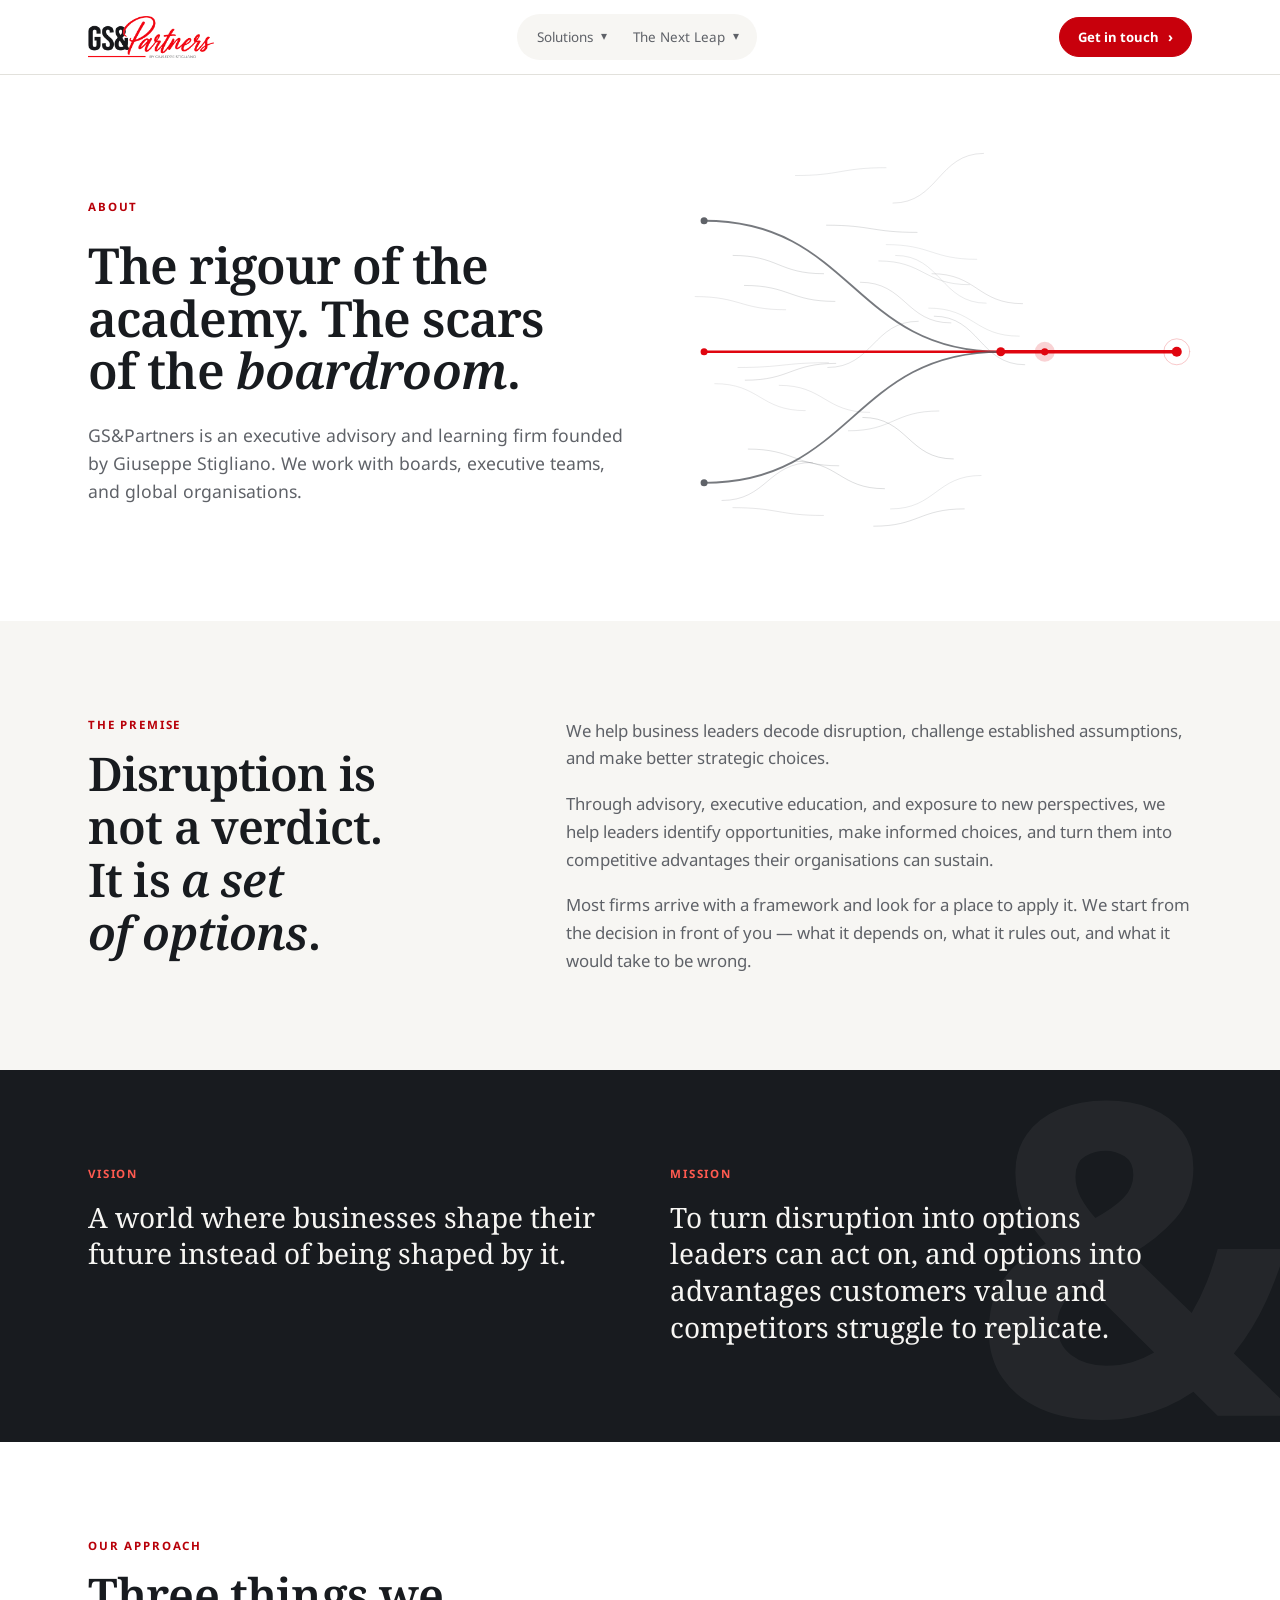
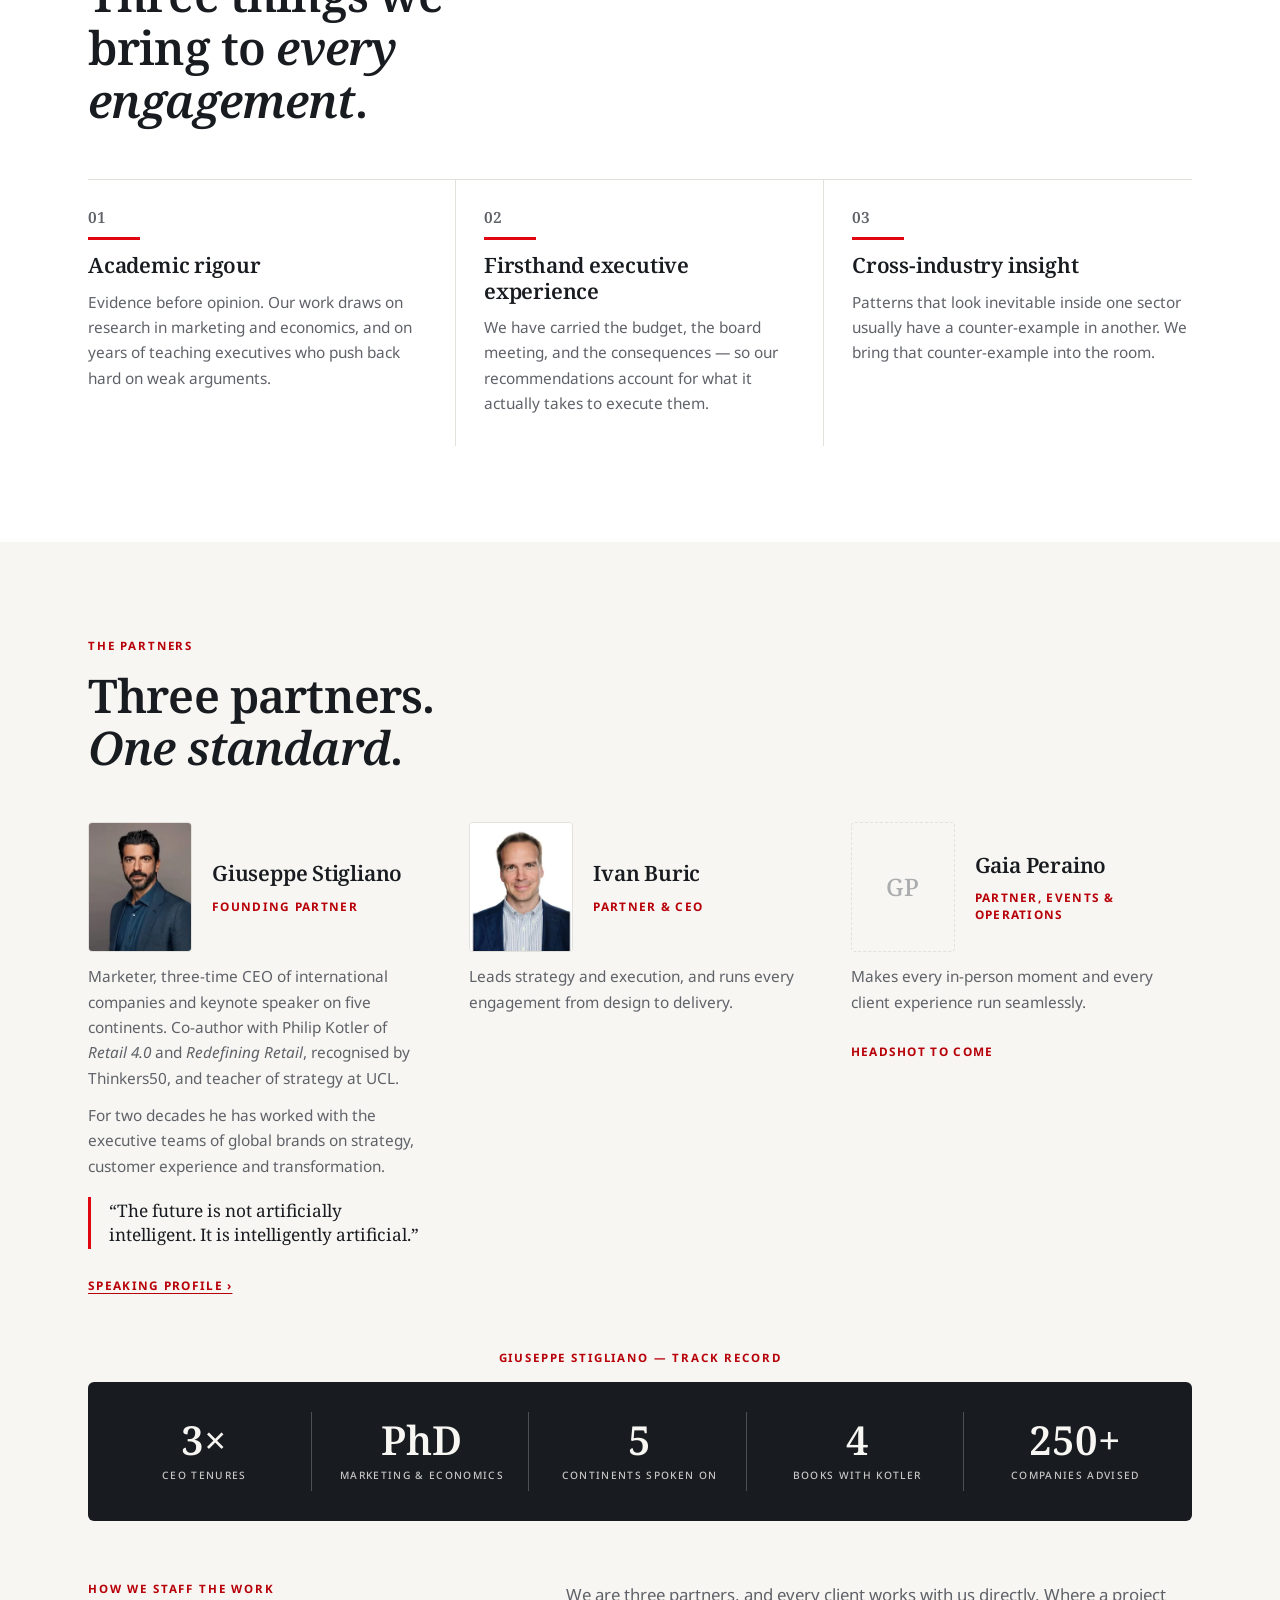
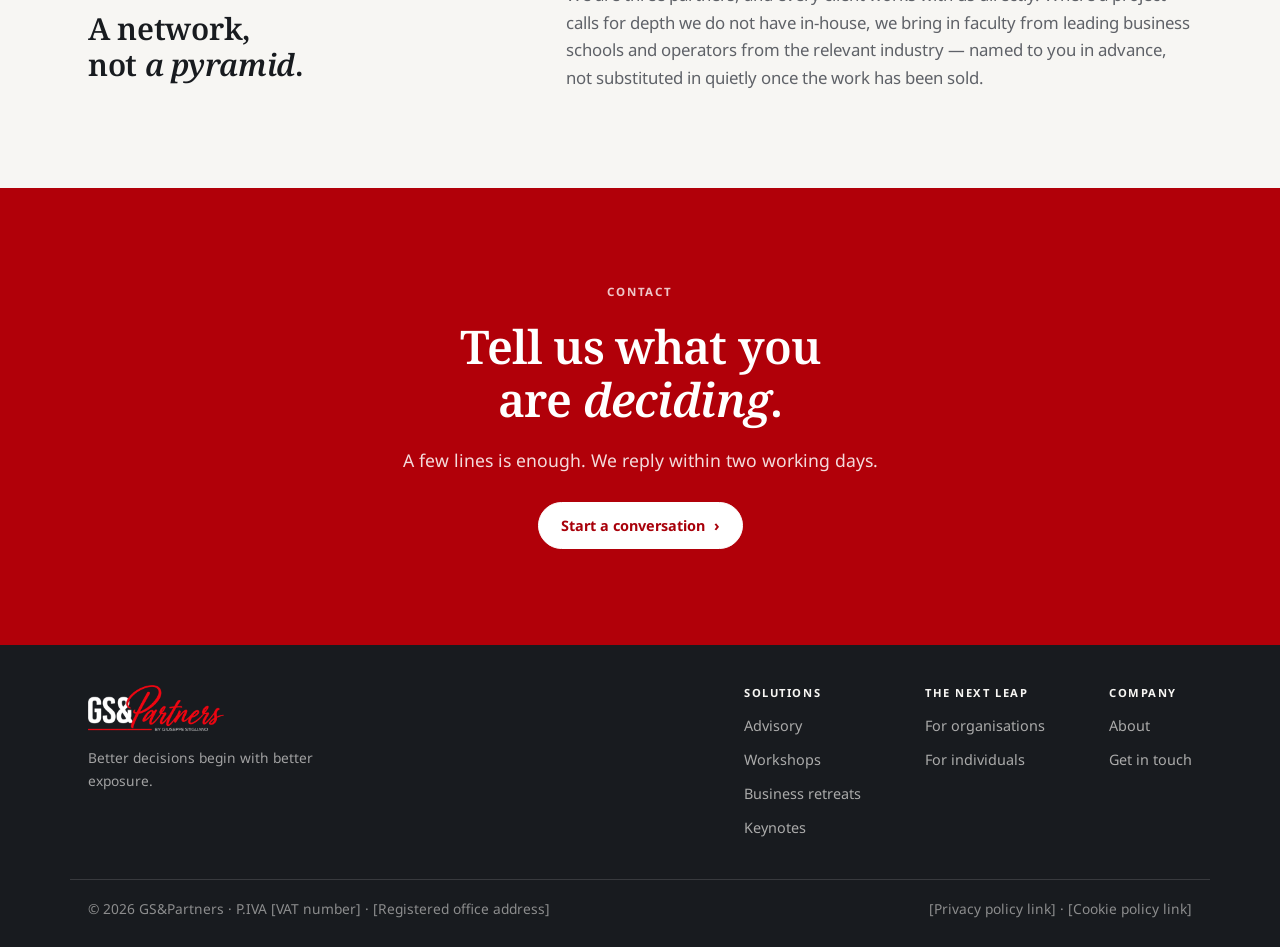
==== commit f117d7b0: "Add files via upload" ====
--- a/about.html
+++ b/about.html
@@ -1,7 +1,8 @@
 <!doctype html>
 <html lang="en">
 <head>
-<meta charset="utf-8"><meta name="robots" content="noindex, nofollow">
+<meta charset="utf-8">
+<meta name="robots" content="noindex, nofollow">
 <meta name="viewport" content="width=device-width,initial-scale=1,viewport-fit=cover">
 <meta property="og:type" content="website">
 <meta property="og:site_name" content="GS&amp;Partners">
@@ -21,8 +22,8 @@
     <a class="mark" href="index.html"><img class="logo-l" src="img/logo-light.webp" width="420" height="140" alt="GS&amp;Partners by Giuseppe Stigliano"><img class="logo-d" src="img/logo-dark.webp" width="420" height="142" alt="GS&amp;Partners by Giuseppe Stigliano"></a>
     <nav id="mainnav" aria-label="Main">
       <div class="navitem">
-        <a class="navlink" href="programmes.html">Programmes</a>
-        <button class="subtoggle" type="button" aria-expanded="false" aria-controls="progmenu"><span aria-hidden="true">&#9662;</span><span class="sr">Programmes menu</span></button>
+        <a class="navlink" href="programmes.html">Solutions</a>
+        <button class="subtoggle" type="button" aria-expanded="false" aria-controls="progmenu"><span aria-hidden="true">&#9662;</span><span class="sr">Solutions menu</span></button>
         <div class="submenu" id="progmenu">
           <a href="advisory.html">Advisory</a>
           <a href="programmes.html#workshops">Workshops</a>
@@ -38,7 +39,6 @@
           <a href="next-leap.html#individuals">For individuals</a>
         </div>
       </div>
-      <a href="about.html" aria-current="page">About</a>
     </nav>
     <div class="navcta"><a class="btn sm" href="index.html#contact">Get in touch <span class="ch" aria-hidden="true">&rsaquo;</span></a></div>
     <button class="menubtn" type="button" aria-expanded="false" aria-controls="mainnav"><svg viewBox="0 0 24 24" aria-hidden="true"><path d="M4 7h16M4 12h16M4 17h16"/></svg>Menu</button>
@@ -154,12 +154,24 @@
     <a class="mark" href="index.html"><img class="logo-l" src="img/logo-light.webp" width="420" height="140" alt="GS&amp;Partners by Giuseppe Stigliano"><img class="logo-d" src="img/logo-dark.webp" width="420" height="142" alt="GS&amp;Partners by Giuseppe Stigliano"></a>
     <p class="tagline">Better decisions begin with better exposure.</p>
   </div>
-  <nav class="fnav" aria-label="Footer">
-    <a href="advisory.html">Advisory</a>
-    <a href="programmes.html">Programmes</a>
-    <a href="next-leap.html">The Next Leap</a>
-    <a href="about.html">About</a>
-    <a href="index.html#contact">Get in touch</a>
+  <nav class="fcols" aria-label="Footer">
+    <div class="fcol">
+      <p class="fhead"><a href="programmes.html">Solutions</a></p>
+      <a href="advisory.html">Advisory</a>
+      <a href="programmes.html#workshops">Workshops</a>
+      <a href="programmes.html#retreats">Business retreats</a>
+      <a href="programmes.html#keynotes">Keynotes</a>
+    </div>
+    <div class="fcol">
+      <p class="fhead"><a href="next-leap.html">The Next Leap</a></p>
+      <a href="next-leap.html#organisations">For organisations</a>
+      <a href="next-leap.html#individuals">For individuals</a>
+    </div>
+    <div class="fcol">
+      <p class="fhead">Company</p>
+      <a href="about.html">About</a>
+      <a href="index.html#contact">Get in touch</a>
+    </div>
   </nav>
 </div>
 <div class="wrap fbottom"><span>&copy; 2026 GS&amp;Partners &middot; P.IVA [VAT number] &middot; [Registered office address]</span><span class="legal">[Privacy policy link] &middot; [Cookie policy link]</span></div>
--- a/site.css
+++ b/site.css
@@ -500,3 +500,140 @@
 .letter .sign{display:flex;flex-direction:column;gap:2px;margin-top:6px;padding-left:16px;border-left:3px solid var(--red)}
 .letter .sign b{color:var(--on-band);font-weight:600}
 .letter .sign span{font-size:.85rem}
+/* closing call to action: brand red, so it never merges with the dark footer */
+.cta.dark{background:var(--red-deep);color:#fff}
+.cta.dark .eyebrow{color:#fff;opacity:.78}
+.cta.dark .lede{color:rgba(255,255,255,.86)}
+.cta.dark .btn{background:#fff;color:#a8000a;border-color:#fff}
+.cta.dark .btn:hover{background:#f3eceb;border-color:#f3eceb;color:#8e0008}
+
+/* ideas: lead + newsletter left, bookshelf right */
+.ideas2{display:grid;grid-template-columns:minmax(0,1fr) minmax(0,1.15fr);gap:56px;align-items:start}
+.ideas-lead{display:flex;flex-direction:column;gap:16px;min-width:0}
+.newsletter{margin-top:18px;padding-top:24px;border-top:1px solid color-mix(in srgb,var(--on-band) 18%,transparent);display:flex;flex-direction:column;gap:10px;align-items:flex-start}
+.newsletter h3{font-size:1.5rem}
+.newsletter p{color:color-mix(in srgb,var(--on-band) 72%,transparent);font-size:.96rem;max-width:44ch}
+.newsletter .btn{margin-top:6px}
+.kick{font:700 .68rem/1.4 var(--body);letter-spacing:.14em;text-transform:uppercase;color:var(--red-bright)}
+.shelf{list-style:none;margin:0;padding:0;display:flex;flex-direction:column}
+.shelf li{display:grid;grid-template-columns:104px minmax(0,1fr);gap:26px;align-items:center;padding:26px 0;border-bottom:1px solid color-mix(in srgb,var(--on-band) 16%,transparent)}
+.shelf li:first-child{padding-top:4px}
+.shelf li:last-child{border-bottom:0}
+.binfo{display:flex;flex-direction:column;gap:8px;min-width:0}
+.binfo h3{font-size:1.5rem}
+.binfo p:not(.kick){color:color-mix(in srgb,var(--on-band) 72%,transparent);font-size:.96rem}
+.cover{aspect-ratio:2/3;width:104px;background:#f7f6f3;color:#181b1f;border-radius:2px 5px 5px 2px;padding:14px 11px 11px 15px;display:flex;flex-direction:column;justify-content:space-between;position:relative;box-shadow:0 14px 26px rgba(0,0,0,.4),inset 4px 0 0 rgba(0,0,0,.12)}
+.cover::before{content:"";position:absolute;left:0;right:0;top:0;height:7px;background:#e0050f;border-radius:0 5px 0 0}
+.cover.alt{background:#e0050f;color:#fff}
+.cover.alt::before{background:#181b1f}
+.cover .ct{font:700 .98rem/1.05 var(--display);letter-spacing:-.01em;margin-top:6px}
+.cover .ca{font:700 .48rem/1.3 var(--body);letter-spacing:.12em;text-transform:uppercase;opacity:.75}
+@media (prefers-reduced-motion:no-preference){
+  .cover{transition:transform .35s cubic-bezier(.2,.7,.2,1)}
+  .shelf li:hover .cover{transform:translateY(-4px) rotate(-2deg)}
+}
+@media (max-width:860px){
+  .ideas2{grid-template-columns:minmax(0,1fr);gap:36px}
+  .shelf li{grid-template-columns:78px minmax(0,1fr);gap:18px;padding:20px 0}
+  .cover{width:78px;padding:10px 8px 8px 11px}
+  .cover .ct{font-size:.78rem}
+  .cover .ca{font-size:.4rem}
+}
+.newsletter .kick{color:var(--red-bright);font-size:.68rem}
+
+/* newsletter: drawn "issue" beside the text, same scale as the book covers */
+.newsletter{display:grid;grid-template-columns:104px minmax(0,1fr);gap:26px;align-items:center}
+.ntext{display:flex;flex-direction:column;gap:10px;align-items:flex-start;min-width:0}
+.issue{width:104px;aspect-ratio:3/4;background:#f7f6f3;color:#181b1f;border-radius:3px;padding:13px 11px;display:flex;flex-direction:column;gap:6px;position:relative;
+  box-shadow:6px 6px 0 -1px #3a3e45,12px 12px 0 -2px #2a2d33,0 16px 28px rgba(0,0,0,.4)}
+.issue .im{font:700 .8rem/1.05 var(--display);padding-bottom:7px;margin-bottom:3px;border-bottom:2px solid #e0050f}
+.issue .il{display:block;height:3px;border-radius:2px;background:#c9c8c3;width:100%}
+.issue .il.w1{width:86%}.issue .il.w2{width:70%}.issue .il.w3{width:52%}
+.issue .is{position:absolute;right:-10px;bottom:12px;background:#e0050f;color:#fff;font:700 .5rem/1 var(--body);letter-spacing:.12em;text-transform:uppercase;padding:5px 7px;border-radius:999px;transform:rotate(-8deg)}
+@media (prefers-reduced-motion:no-preference){
+  .issue{transition:transform .35s cubic-bezier(.2,.7,.2,1)}
+  .newsletter:hover .issue{transform:translateY(-4px) rotate(2deg)}
+}
+@media (max-width:860px){.newsletter{grid-template-columns:78px minmax(0,1fr);gap:18px}.issue{width:78px;padding:9px 8px}.issue .im{font-size:.62rem}}
+
+/* founder credentials under Ideas */
+.credwrap{margin-top:48px;padding-top:28px;border-top:1px solid color-mix(in srgb,var(--on-band) 16%,transparent)}
+.credlabel{font:700 .68rem/1.4 var(--body);letter-spacing:.14em;text-transform:uppercase;color:color-mix(in srgb,var(--on-band) 60%,transparent)}
+.credwrap .creds{margin:18px 0 0;padding:0;border:0;gap:0}
+.credwrap .creds li{padding:4px 22px;border-left:1px solid color-mix(in srgb,var(--on-band) 16%,transparent);gap:8px}
+.credwrap .creds li:first-child{padding-left:0;border-left:0}
+.credwrap .creds b{font:600 1.9rem/1 var(--display);color:var(--on-band)}
+.credwrap .creds span{font-size:.86rem;line-height:1.45;color:color-mix(in srgb,var(--on-band) 66%,transparent);max-width:22ch}
+@media (max-width:860px){
+  .credwrap .creds{gap:22px 0}
+  .credwrap .creds li:nth-child(odd){padding-left:0;border-left:0}
+}
+
+/* client logos: uniform, muted until hover */
+.logos ul{align-items:center}
+.logos li.lg{line-height:0}
+.logos li.lg img{height:46px;width:auto;display:block;filter:grayscale(1);opacity:.6;transition:filter .25s ease,opacity .25s ease}
+.logos li.lg:hover img{filter:none;opacity:1}
+@media (prefers-color-scheme:dark){:root:not([data-theme="light"]) .logos li.lg img{filter:grayscale(1) brightness(1.8);opacity:.7}}
+:root[data-theme="dark"] .logos li.lg img{filter:grayscale(1) brightness(1.8);opacity:.7}
+@media (max-width:680px){.logos li.lg img{height:38px}}
+@media (max-width:680px){.logos li.lg img{height:auto!important;max-height:38px}}
+.logos ul{gap:18px 34px}
+
+/* logo sizing via one variable, scaled down on phones */
+.logos li.lg img{height:var(--h,40px)!important;max-height:none}
+@media (max-width:680px){.logos li.lg img{height:calc(var(--h,40px) * .74)!important}.logos ul{gap:16px 24px}}
+/* dark theme: invert so black marks stay visible */
+@media (prefers-color-scheme:dark){:root:not([data-theme="light"]) .logos li.lg img{filter:grayscale(1) invert(1);opacity:.62}}
+:root[data-theme="dark"] .logos li.lg img{filter:grayscale(1) invert(1);opacity:.62}
+@media (prefers-color-scheme:dark){:root:not([data-theme="light"]) .logos li.lg:hover img{filter:grayscale(1) invert(1);opacity:.95}}
+:root[data-theme="dark"] .logos li.lg:hover img{filter:grayscale(1) invert(1);opacity:.95}
+.logos .eyebrow{text-align:center}
+
+/* client logos: one continuous scrolling row */
+.logos .wrap{max-width:none;padding-inline:0}
+.marquee{width:100%;overflow:hidden;-webkit-mask-image:linear-gradient(90deg,transparent,#000 9%,#000 91%,transparent);mask-image:linear-gradient(90deg,transparent,#000 9%,#000 91%,transparent)}
+.marquee .track{display:flex;width:max-content}
+.marquee ul{display:flex;flex-wrap:nowrap!important;justify-content:flex-start;align-items:center;gap:0!important;margin:0;padding:6px 0}
+.marquee li{flex:none;margin-right:64px}
+.marquee .track.run{animation:logos-scroll 38s linear infinite}
+.marquee:hover .track{animation-play-state:paused}
+@keyframes logos-scroll{to{transform:translateX(-50%)}}
+@media (max-width:680px){.marquee li{margin-right:40px}.marquee .track.run{animation-duration:30s}}
+@media (prefers-reduced-motion:reduce){
+  .marquee{overflow-x:auto;-webkit-mask-image:none;mask-image:none}
+  .marquee .track.run{animation:none}
+  .marquee ul[aria-hidden]{display:none}
+}
+.logos .eyebrow{padding-inline:max(18px,env(safe-area-inset-left,0px)) max(18px,env(safe-area-inset-right,0px))}
+
+/* decisions leaders bring us */
+.asks{display:grid;grid-template-columns:repeat(3,minmax(0,1fr));gap:20px;margin-top:44px}
+.ask{background:var(--paper);border:1px solid var(--line);border-top:3px solid var(--red);border-radius:6px;padding:28px 26px 30px;display:flex;flex-direction:column;gap:14px;min-width:0;position:relative;overflow:hidden}
+.ask::after{content:"?";position:absolute;right:14px;bottom:-34px;font:700 9rem/1 var(--display);color:var(--line);opacity:.7;pointer-events:none}
+.asklabel{display:flex;gap:10px;align-items:baseline;font:700 .7rem/1.4 var(--body);letter-spacing:.14em;text-transform:uppercase;color:var(--red-ink)}
+.asklabel span{color:var(--muted);font-variant-numeric:tabular-nums}
+.ask h3{font-size:1.32rem;line-height:1.3;position:relative;z-index:1}
+.ask p:not(.asklabel){color:var(--muted);font-size:.95rem;position:relative;z-index:1;max-width:36ch}
+@media (prefers-reduced-motion:no-preference){.ask{transition:transform .3s cubic-bezier(.2,.7,.2,1),box-shadow .3s ease}.ask:hover{transform:translateY(-4px);box-shadow:0 14px 30px rgba(24,27,31,.08)}}
+@media (max-width:960px){.asks{grid-template-columns:minmax(0,1fr)}}
+.ask::after{font-size:7rem;bottom:-28px;opacity:.45}
+
+/* testimonial headshots */
+.quotes figcaption{display:grid;grid-template-columns:52px minmax(0,1fr);column-gap:14px;row-gap:3px;align-items:center}
+.quotes figcaption .face{grid-row:1 / span 2;width:52px;height:52px;border-radius:50%;object-fit:cover;filter:grayscale(1);box-shadow:0 0 0 3px var(--paper),0 0 0 4px var(--line)}
+.quotes figcaption b{align-self:end}
+.quotes figcaption span{align-self:start}
+@media (prefers-reduced-motion:no-preference){.quotes figure .face{transition:filter .3s ease}.quotes figure:hover .face{filter:none}}
+
+/* footer: sitemap columns */
+footer .wrap:not(.fbottom){grid-template-columns:minmax(0,1fr) auto;gap:40px}
+.fcols{display:grid;grid-template-columns:repeat(3,auto);gap:22px 64px;background:none;padding:0;border-radius:0}
+.fcol{display:flex;flex-direction:column;gap:10px;min-width:0}
+.fhead{font:700 .7rem/1.4 var(--body);letter-spacing:.14em;text-transform:uppercase;color:var(--on-band);margin-bottom:4px}
+.fhead a{color:inherit;text-decoration:none;padding:0}
+footer .fcol>a{color:color-mix(in srgb,var(--on-band) 66%,transparent);font-size:.9rem;text-decoration:none;padding:0;background:none;border-radius:0}
+footer .fcol>a:hover{color:var(--on-band);background:none}
+@media (max-width:860px){footer .wrap:not(.fbottom){grid-template-columns:minmax(0,1fr)}.fcols{grid-template-columns:repeat(3,minmax(0,1fr));gap:28px 20px}}
+@media (max-width:480px){.fcols{grid-template-columns:repeat(2,minmax(0,1fr))}}
+footer .fhead a,footer nav .fhead a{font:inherit;letter-spacing:inherit;color:inherit;padding:0;background:none}
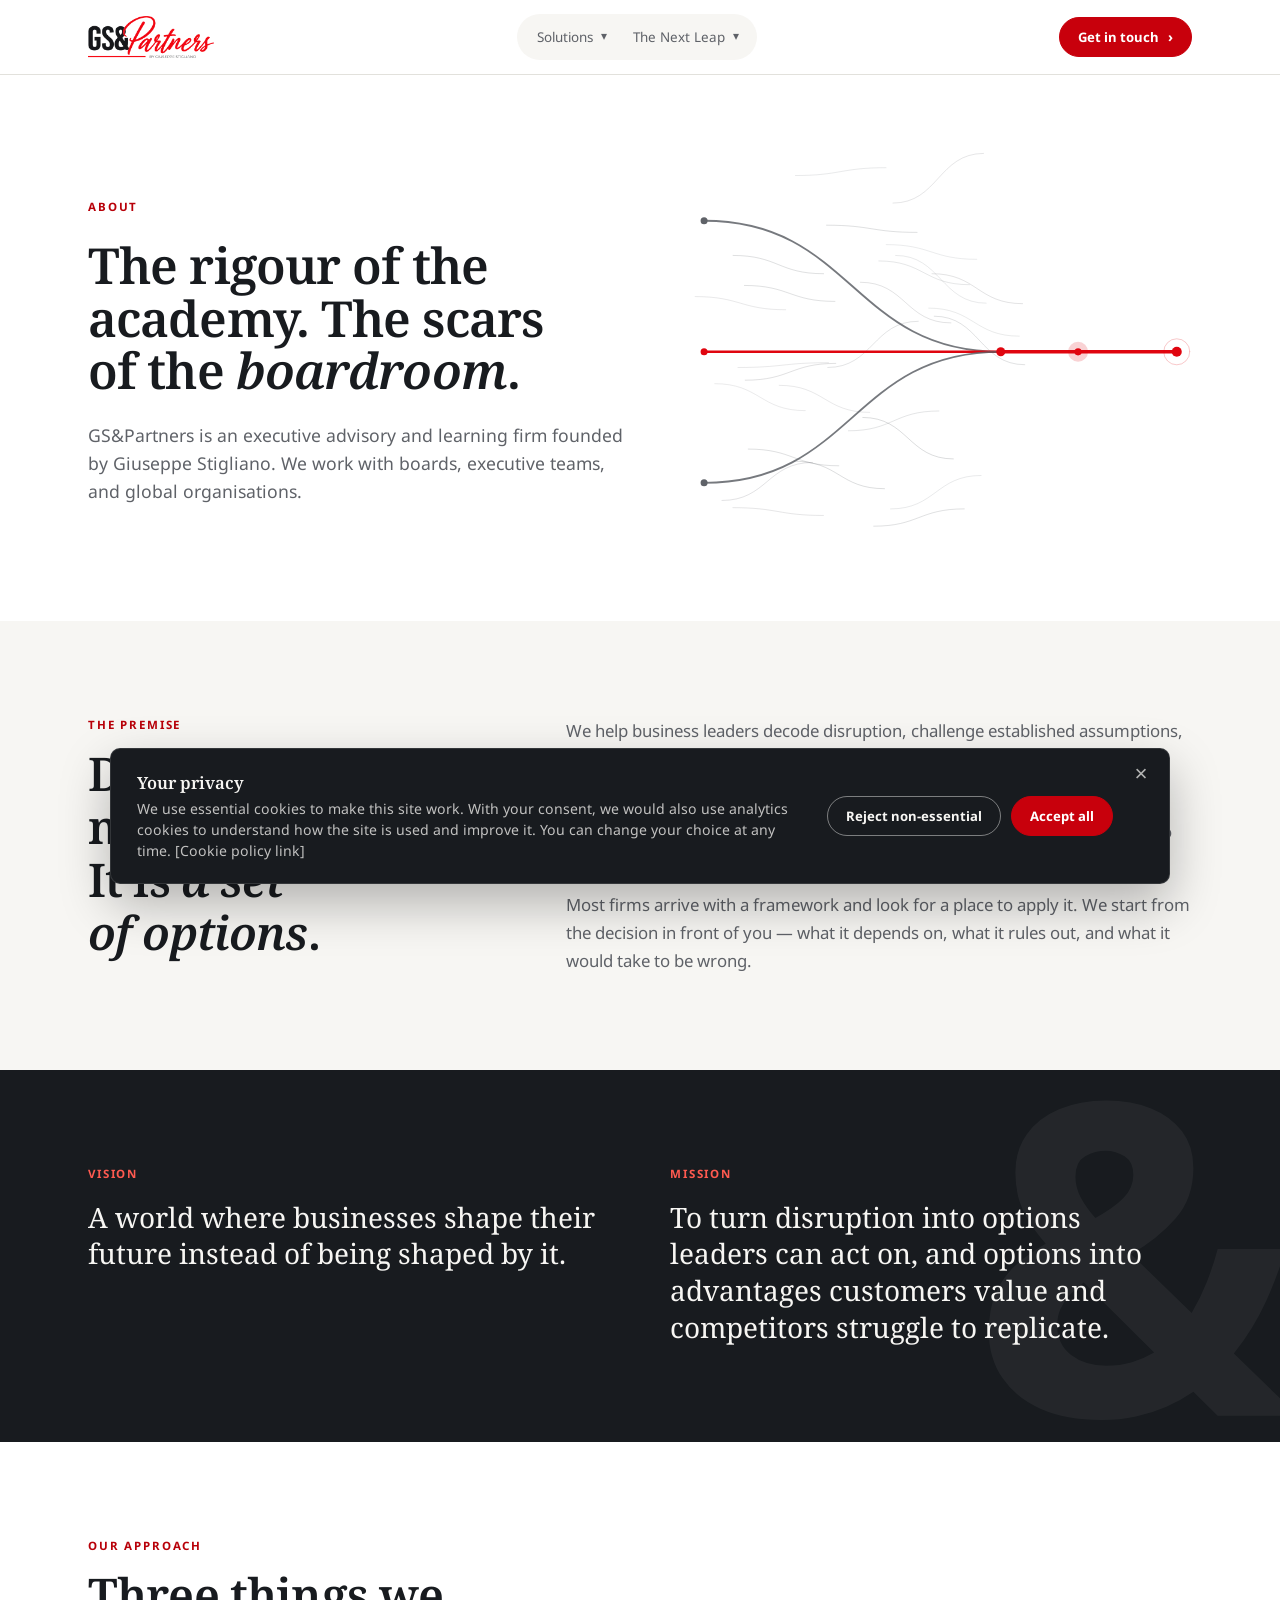
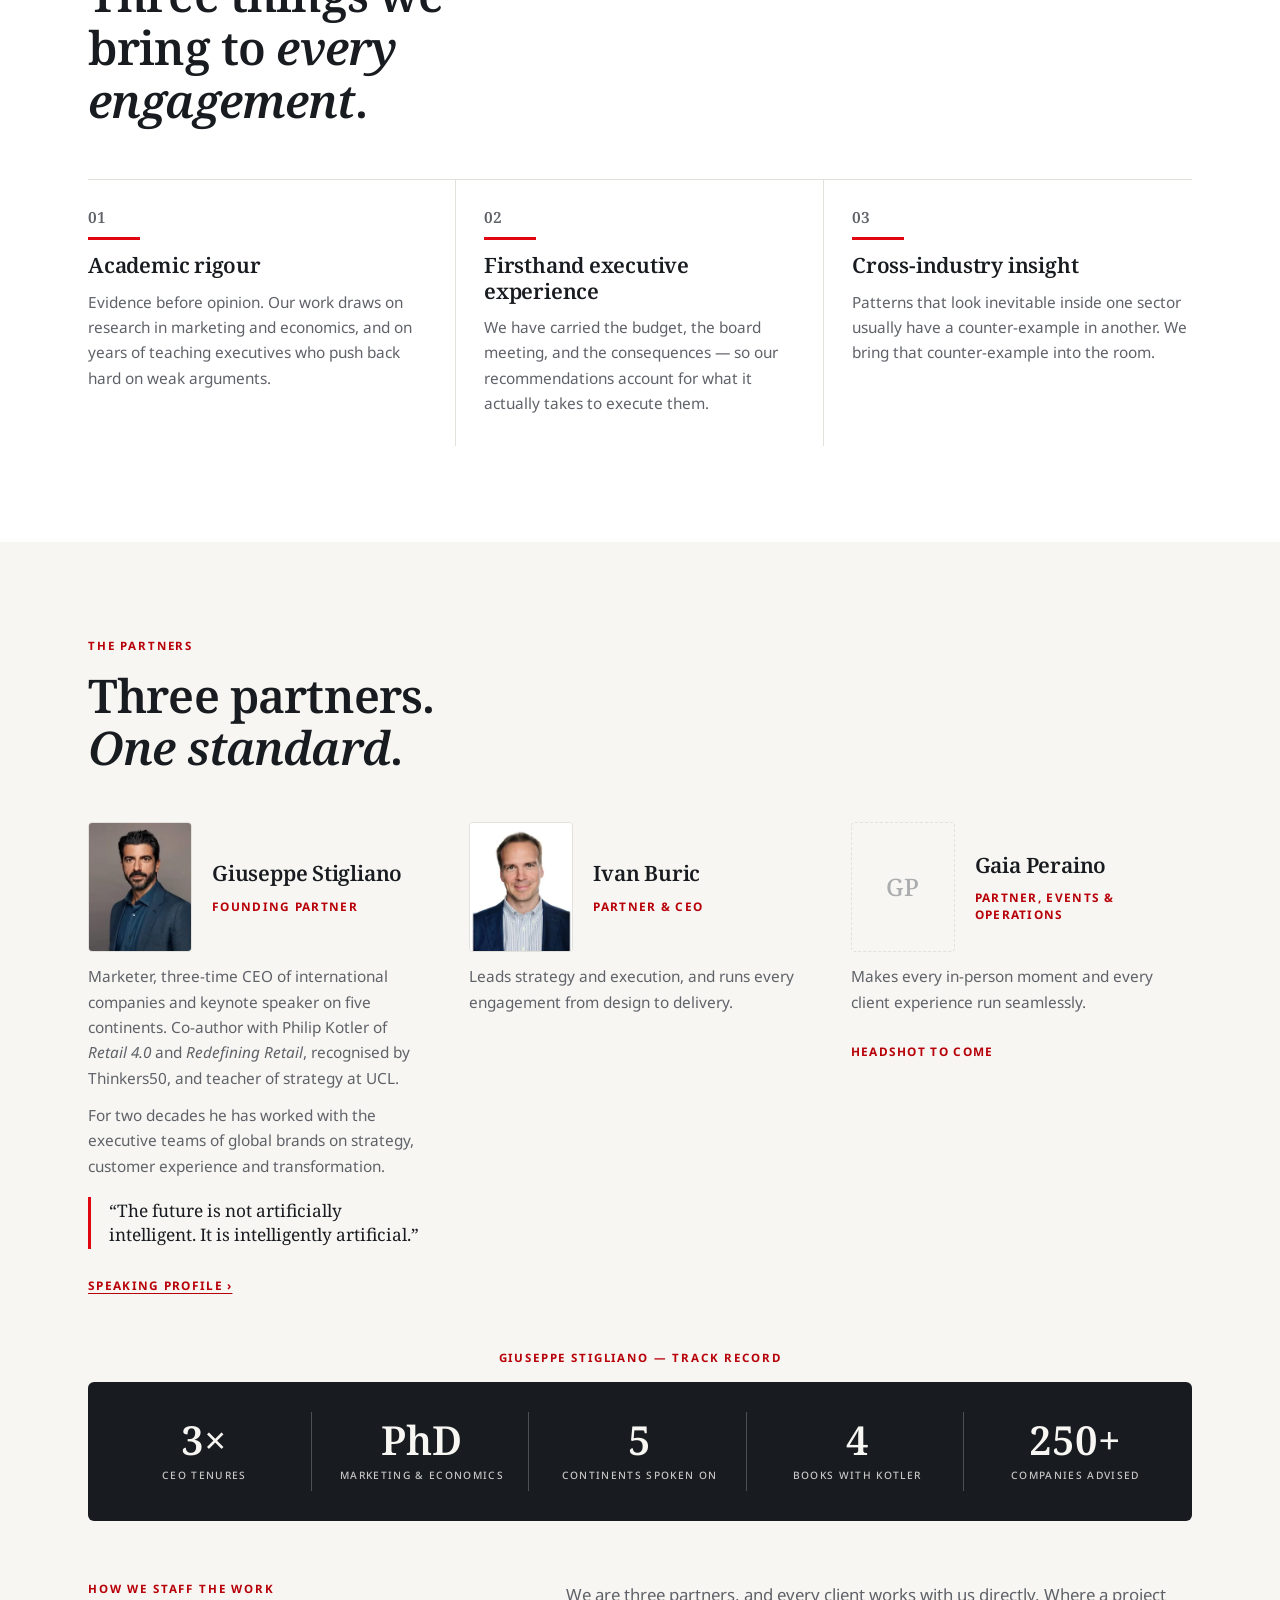
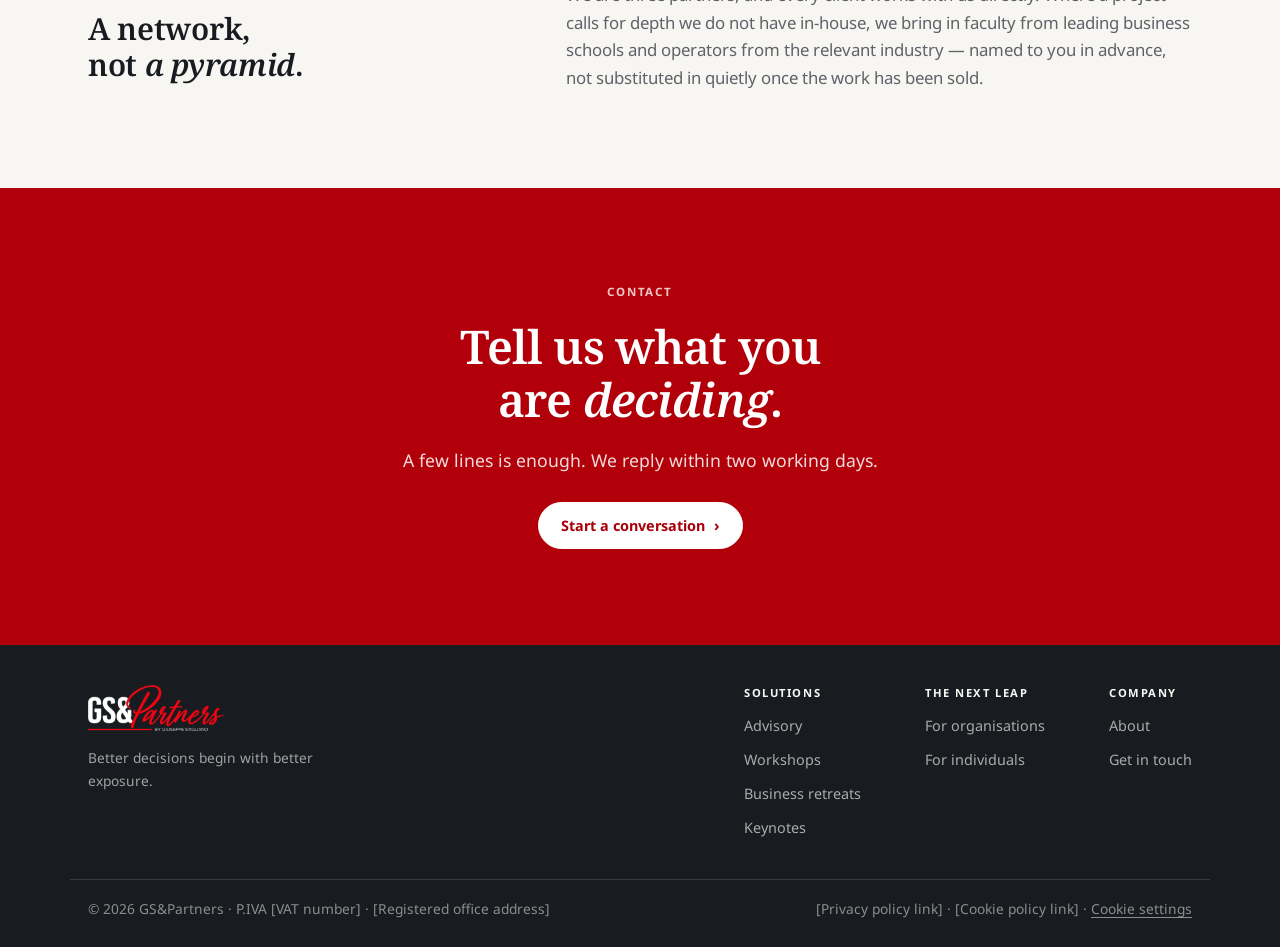
==== commit ac19a676: "Add files via upload" ====
--- a/about.html
+++ b/about.html
@@ -174,7 +174,7 @@
     </div>
   </nav>
 </div>
-<div class="wrap fbottom"><span>&copy; 2026 GS&amp;Partners &middot; P.IVA [VAT number] &middot; [Registered office address]</span><span class="legal">[Privacy policy link] &middot; [Cookie policy link]</span></div>
+<div class="wrap fbottom"><span>&copy; 2026 GS&amp;Partners &middot; P.IVA [VAT number] &middot; [Registered office address]</span><span class="legal">[Privacy policy link] &middot; [Cookie policy link] &middot; <button type="button" class="linkbtn" data-cookie-settings>Cookie settings</button></span></div>
 </footer>
 <script>
 (function(){
@@ -338,5 +338,34 @@
   els.forEach(function(el){io.observe(el);});
 })();
 </script>
+<div class="cookiebar" id="cookiebar" role="dialog" aria-modal="false" aria-labelledby="cb-title" hidden>
+  <div class="cb-inner">
+    <div class="cb-text">
+      <p class="cb-title" id="cb-title">Your privacy</p>
+      <p>We use essential cookies to make this site work. With your consent, we would also use analytics cookies to understand how the site is used and improve it. You can change your choice at any time. <span class="cb-policy">[Cookie policy link]</span></p>
+    </div>
+    <div class="cb-actions">
+      <button type="button" class="btn ghost sm" data-consent="rejected">Reject non-essential</button>
+      <button type="button" class="btn sm" data-consent="accepted">Accept all</button>
+    </div>
+    <button type="button" class="cb-close" data-consent="rejected" aria-label="Close and reject non-essential cookies">&times;</button>
+  </div>
+</div>
+<script>
+(function(){
+  var KEY="gsp-cookie-consent", bar=document.getElementById("cookiebar");
+  function get(){try{return localStorage.getItem(KEY);}catch(e){return null;}}
+  function apply(v){
+    window.gspConsent=v;
+    try{window.dispatchEvent(new CustomEvent("gsp:consent",{detail:v}));}catch(e){}
+    /* When analytics is added, load it here only if v==="accepted". */
+  }
+  function show(){bar.hidden=false;}
+  function choose(v){try{localStorage.setItem(KEY,v);}catch(e){} bar.hidden=true; apply(v);}
+  [].forEach.call(bar.querySelectorAll("[data-consent]"),function(b){b.addEventListener("click",function(){choose(b.getAttribute("data-consent"));});});
+  [].forEach.call(document.querySelectorAll("[data-cookie-settings]"),function(b){b.addEventListener("click",function(e){e.preventDefault();show();});});
+  var v=get(); if(v){apply(v);} else {show();}
+})();
+</script>
 </body>
 </html>
--- a/site.css
+++ b/site.css
@@ -637,3 +637,44 @@
 @media (max-width:860px){footer .wrap:not(.fbottom){grid-template-columns:minmax(0,1fr)}.fcols{grid-template-columns:repeat(3,minmax(0,1fr));gap:28px 20px}}
 @media (max-width:480px){.fcols{grid-template-columns:repeat(2,minmax(0,1fr))}}
 footer .fhead a,footer nav .fhead a{font:inherit;letter-spacing:inherit;color:inherit;padding:0;background:none}
+
+/* single featured book */
+.shelf.single li{grid-template-columns:150px minmax(0,1fr);gap:32px;padding-top:4px}
+.shelf.single .cover{width:150px;padding:18px 14px 14px 19px}
+.shelf.single .cover .ct{font-size:1.35rem}
+.shelf.single .cover .ca{font-size:.56rem}
+.shelf.single .cover.photo{padding:0;background:none;box-shadow:0 18px 34px rgba(0,0,0,.45)}
+.shelf.single .cover.photo::before{display:none}
+.shelf.single .cover.photo img{width:100%;height:100%;object-fit:cover;border-radius:2px 5px 5px 2px;display:block}
+.binfo .tag{margin-top:6px;padding-top:0}
+.binfo .tag a{color:var(--red-bright)}
+@media (max-width:860px){.shelf.single li{grid-template-columns:110px minmax(0,1fr);gap:20px}.shelf.single .cover{width:110px}.shelf.single .cover .ct{font-size:1rem}}
+
+/* interview tile beside the book */
+.binfo .sub{font-size:.86rem!important;color:color-mix(in srgb,var(--on-band) 55%,transparent)!important;margin-top:-4px}
+.cover.talk{background:#2a2e35;color:#f7f6f3;box-shadow:0 14px 26px rgba(0,0,0,.4),inset 0 0 0 1px rgba(255,255,255,.08)}
+.cover.talk::before{background:#f7f6f3;height:4px}
+.cover.talk .tq{font:700 3.2rem/.7 var(--display);color:var(--red-bright);margin-top:10px}
+.cover.talk .ct{margin-top:auto;margin-bottom:8px}
+.shelf.single .cover.talk .ct{font-size:1.25rem}
+.shelf .binfo h3{text-wrap:balance}
+.shelf.single li{padding-top:30px;padding-bottom:30px}.shelf.single li:first-child{padding-top:4px}
+.shelf .cover.photo{aspect-ratio:auto;height:auto}
+.shelf .cover.photo img{height:auto}
+
+/* cookie banner */
+.cookiebar{position:fixed;left:0;right:0;bottom:0;z-index:50;padding:0 max(16px,env(safe-area-inset-right,0px)) calc(16px + env(safe-area-inset-bottom,0px)) max(16px,env(safe-area-inset-left,0px));pointer-events:none}
+.cb-inner{pointer-events:auto;position:relative;max-width:1060px;margin:0 auto;background:var(--band);color:var(--on-band);border-radius:10px;padding:22px 56px 22px 26px;display:flex;gap:20px 32px;align-items:center;box-shadow:0 20px 50px rgba(0,0,0,.28);border:1px solid color-mix(in srgb,var(--on-band) 12%,transparent)}
+.cb-text{display:flex;flex-direction:column;gap:4px;min-width:0;flex:1}
+.cb-title{font:600 1.05rem var(--display)}
+.cb-text p:not(.cb-title){font-size:.88rem;line-height:1.5;color:color-mix(in srgb,var(--on-band) 76%,transparent)}
+.cb-policy{white-space:nowrap}
+.cb-actions{display:flex;gap:10px;flex:none}
+.cookiebar .btn.ghost{color:var(--on-band);border-color:color-mix(in srgb,var(--on-band) 45%,transparent)}
+.cookiebar .btn.ghost:hover{background:var(--on-band);color:var(--band);border-color:var(--on-band)}
+.cb-close{position:absolute;top:10px;right:12px;width:32px;height:32px;border:0;border-radius:50%;background:none;color:color-mix(in srgb,var(--on-band) 70%,transparent);font-size:1.4rem;line-height:1;cursor:pointer}
+.cb-close:hover{background:color-mix(in srgb,var(--on-band) 10%,transparent);color:var(--on-band)}
+@media (max-width:760px){.cb-inner{flex-direction:column;align-items:stretch;padding:20px 20px 18px}.cb-actions{flex-direction:column-reverse}.cb-actions .btn{justify-content:center}}
+@media (prefers-reduced-motion:no-preference){.cookiebar:not([hidden]) .cb-inner{animation:rise .5s cubic-bezier(.2,.7,.2,1) both}}
+.linkbtn{background:none;border:0;padding:0;font:inherit;color:inherit;text-decoration:underline;text-underline-offset:3px;cursor:pointer}
+.linkbtn:hover{color:var(--on-band)}
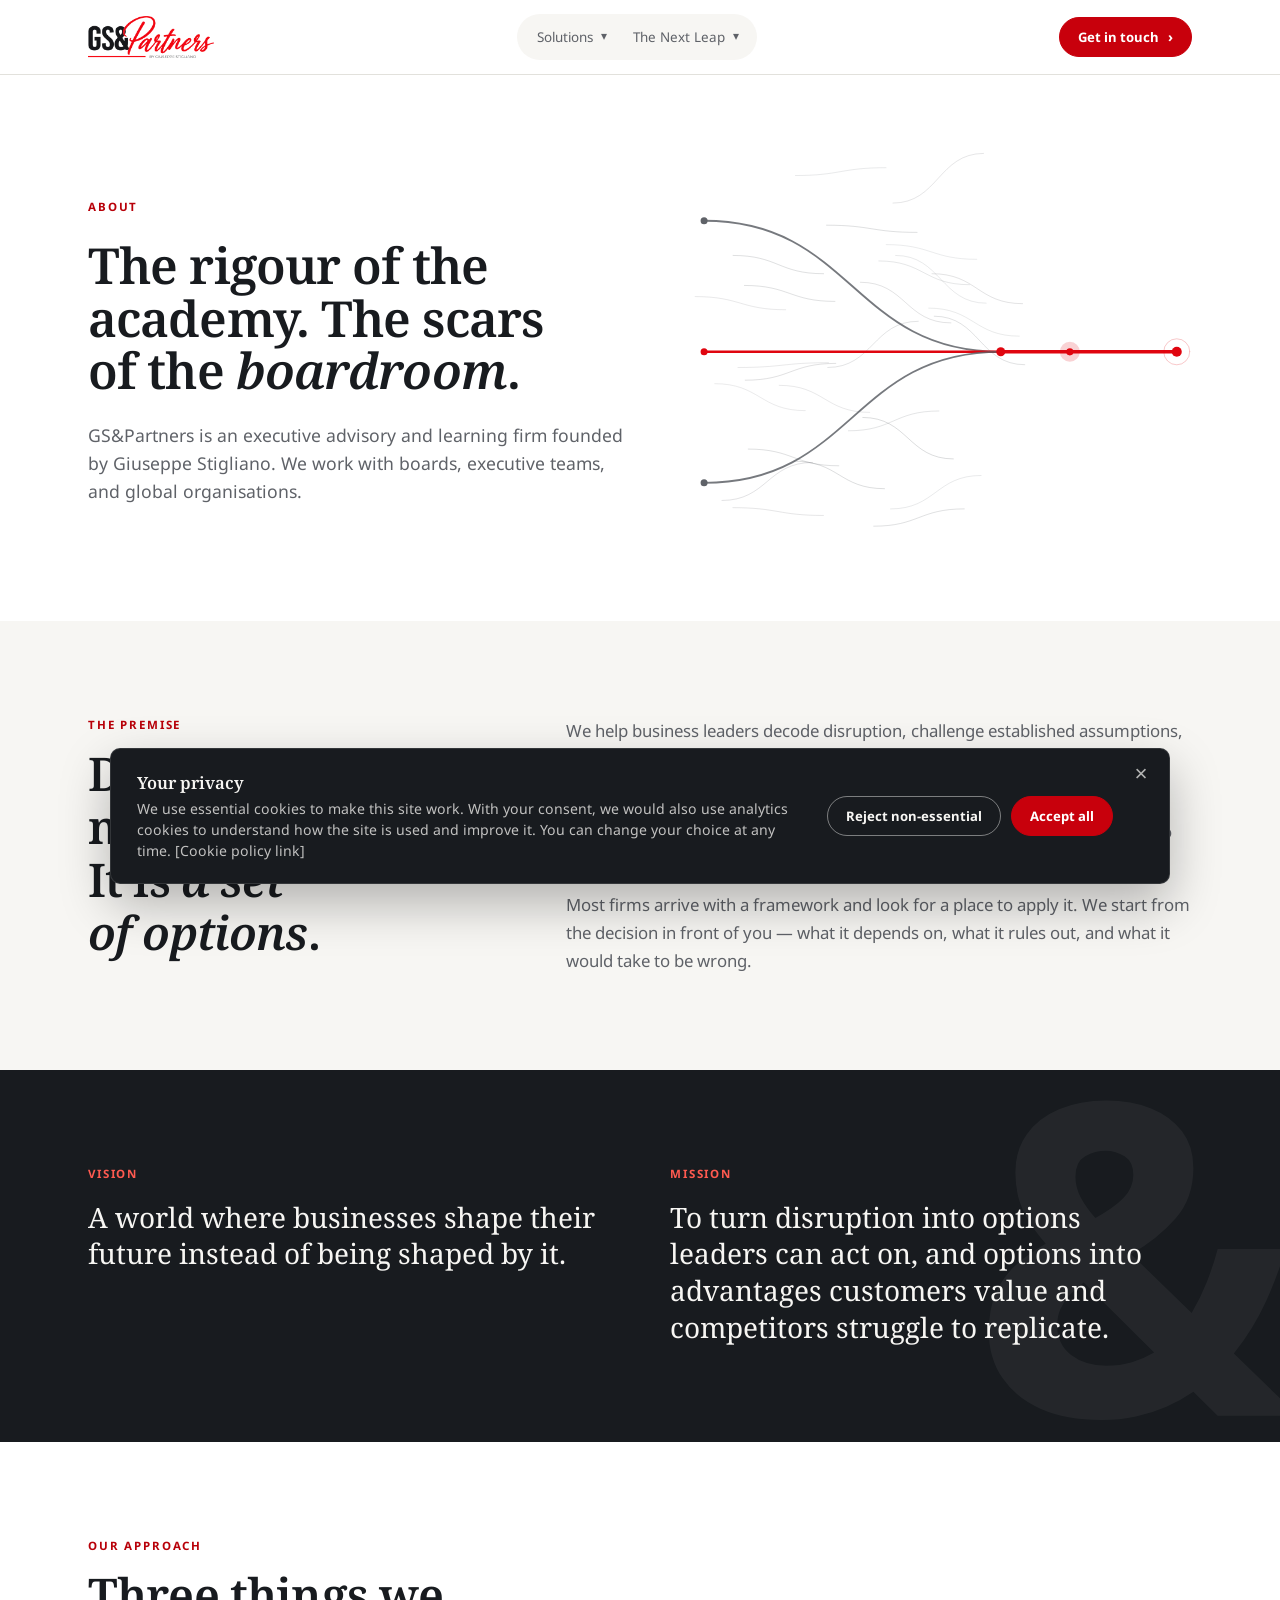
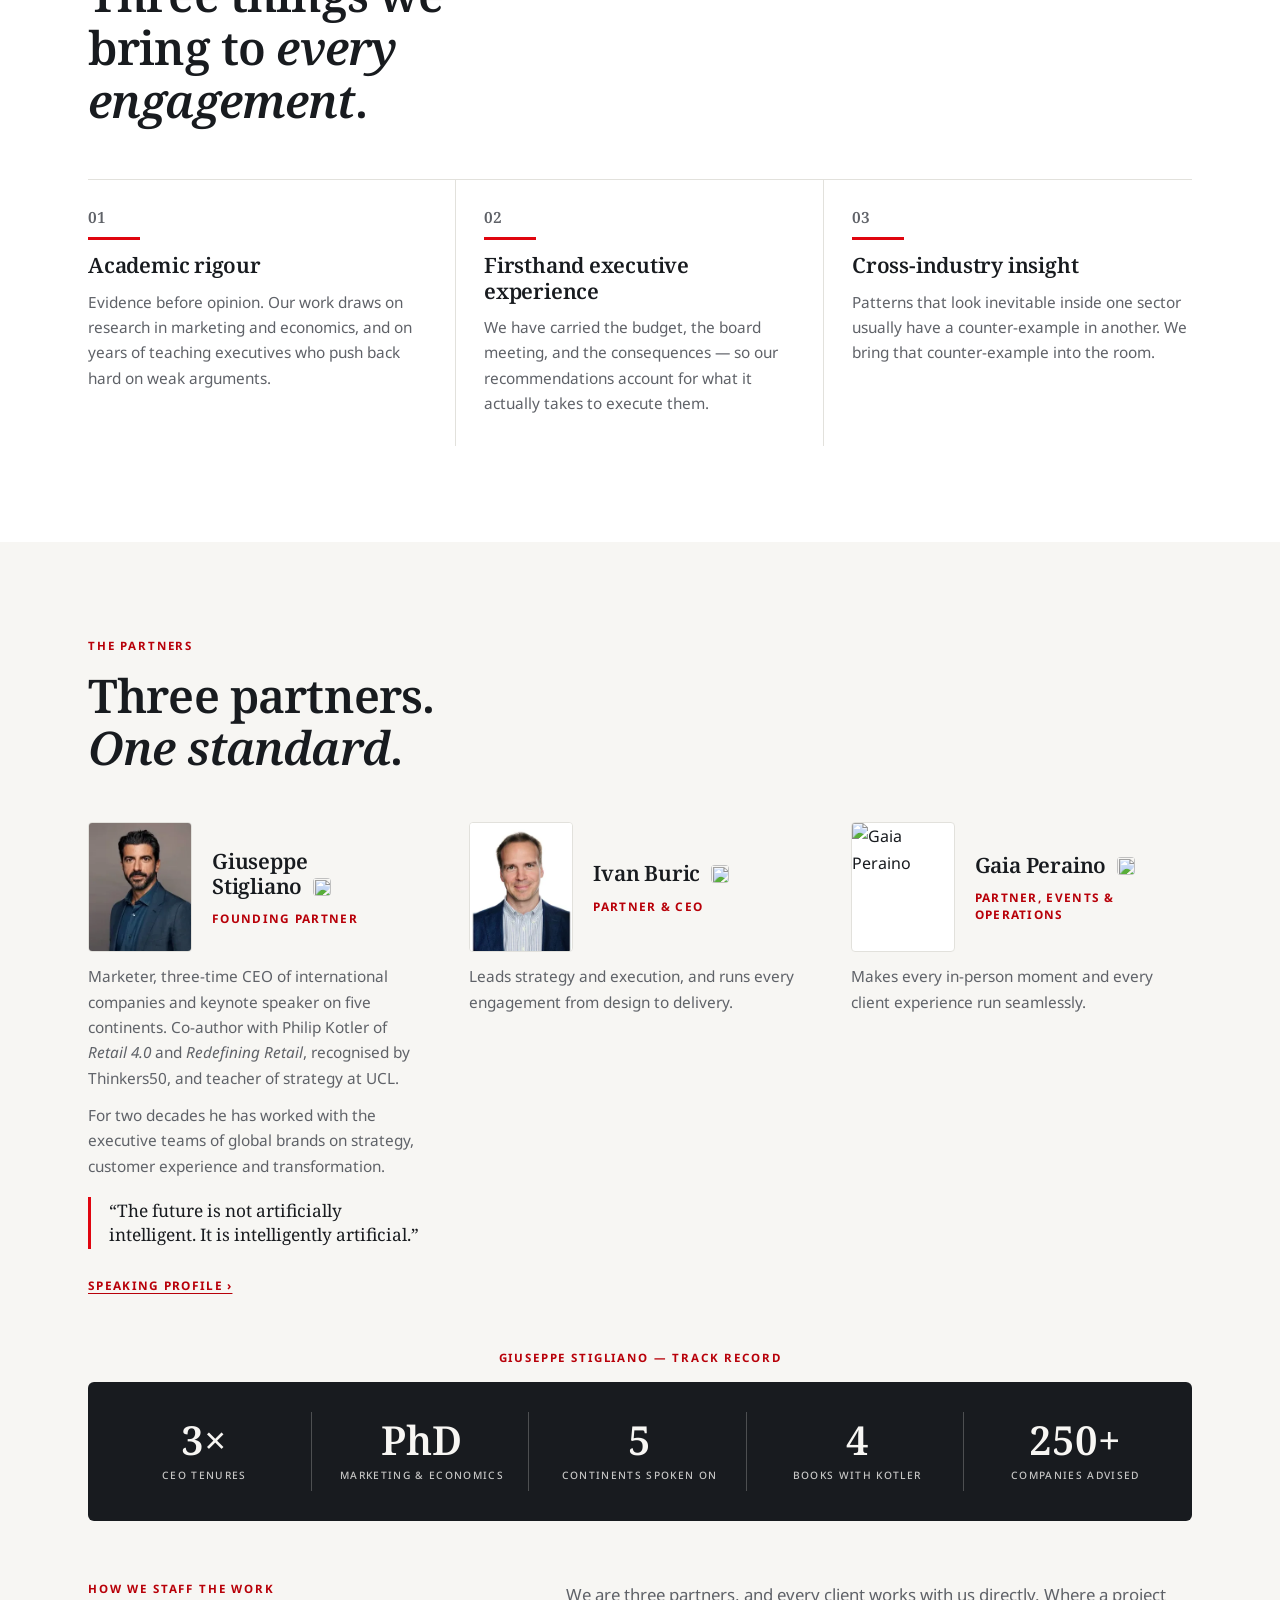
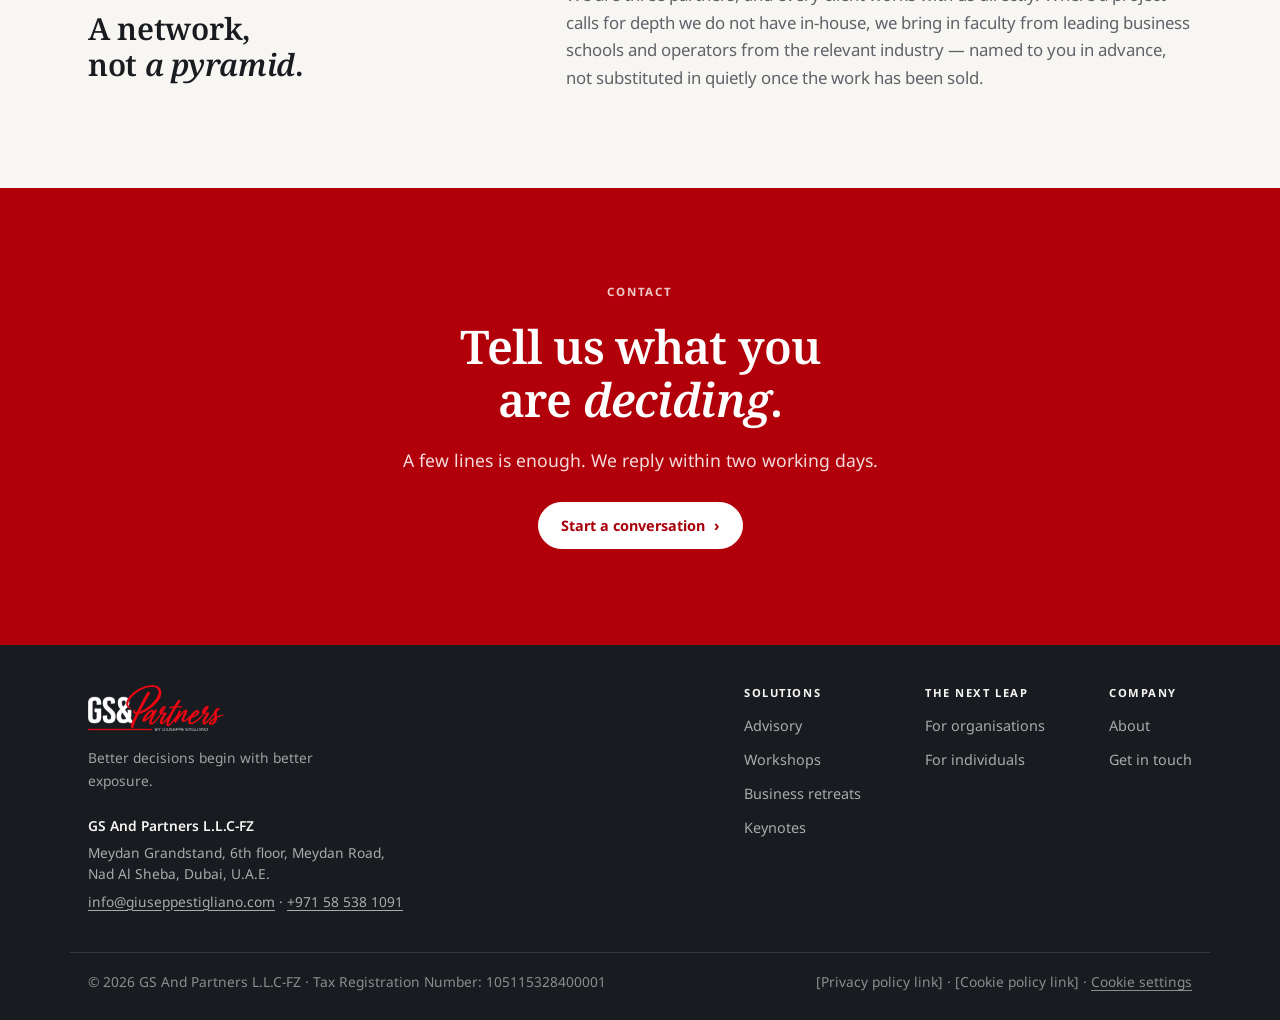
==== commit fbcdc8a7: "Footer company details, Gaia headshot, LinkedIn icons, canonical URLs, robots + sitemap" ====
--- a/about.html
+++ b/about.html
@@ -4,6 +4,8 @@
 <meta charset="utf-8">
 <meta name="robots" content="noindex, nofollow">
 <meta name="viewport" content="width=device-width,initial-scale=1,viewport-fit=cover">
+<link rel="canonical" href="https://gspartnersgroup.com/about">
+<meta property="og:url" content="https://gspartnersgroup.com/about">
 <meta property="og:type" content="website">
 <meta property="og:site_name" content="GS&amp;Partners">
 <meta property="og:title" content="About &mdash; GS&amp;Partners">
@@ -94,7 +96,7 @@
       <div class="team">
         <article class="person">
           <div class="shot"><img src="img/giuseppe-sm.webp" alt="Giuseppe Stigliano" width="240" height="300" loading="lazy" decoding="async"></div>
-          <h3>Giuseppe Stigliano</h3>
+          <h3>Giuseppe Stigliano <a class="li" href="https://www.linkedin.com/in/giuseppestigliano/" target="_blank" rel="noopener" aria-label="Giuseppe Stigliano on LinkedIn"><img src="img/linkedin.webp" alt="" width="64" height="64"></a></h3>
           <p class="role">Founding Partner</p>
           <p>Marketer, three-time CEO of international companies and keynote speaker on five continents. Co-author with Philip Kotler of <em>Retail 4.0</em> and <em>Redefining Retail</em>, recognised by Thinkers50, and teacher of strategy at UCL.</p>
           <p>For two decades he has worked with the executive teams of global brands on strategy, customer experience and transformation.</p>
@@ -103,16 +105,15 @@
         </article>
         <article class="person">
           <div class="shot"><img src="img/ivan.webp" alt="Ivan Buric" width="240" height="300" loading="lazy" decoding="async"></div>
-          <h3>Ivan Buric</h3>
+          <h3>Ivan Buric <a class="li" href="https://www.linkedin.com/in/ivanburic/" target="_blank" rel="noopener" aria-label="Ivan Buric on LinkedIn"><img src="img/linkedin.webp" alt="" width="64" height="64"></a></h3>
           <p class="role">Partner &amp; CEO</p>
           <p>Leads strategy and execution, and runs every engagement from design to delivery.</p>
         </article>
         <article class="person">
-          <div class="shot pending" aria-hidden="true"><span>GP</span></div>
-          <h3>Gaia Peraino</h3>
+          <div class="shot"><img src="img/gaia.webp" alt="Gaia Peraino" width="240" height="300" loading="lazy" decoding="async"></div>
+          <h3>Gaia Peraino <a class="li" href="https://www.linkedin.com/in/gaia-peraino-391b4a34/" target="_blank" rel="noopener" aria-label="Gaia Peraino on LinkedIn"><img src="img/linkedin.webp" alt="" width="64" height="64"></a></h3>
           <p class="role">Partner, Events &amp; Operations</p>
           <p>Makes every in-person moment and every client experience run seamlessly.</p>
-          <p class="tag">Headshot to come</p>
         </article>
       </div>
     </div>
@@ -153,6 +154,11 @@
   <div>
     <a class="mark" href="index.html"><img class="logo-l" src="img/logo-light.webp" width="420" height="140" alt="GS&amp;Partners by Giuseppe Stigliano"><img class="logo-d" src="img/logo-dark.webp" width="420" height="142" alt="GS&amp;Partners by Giuseppe Stigliano"></a>
     <p class="tagline">Better decisions begin with better exposure.</p>
+    <address class="fcontact">
+      <b>GS And Partners L.L.C-FZ</b>
+      <span>Meydan Grandstand, 6th floor, Meydan Road,<br>Nad Al Sheba, Dubai, U.A.E.</span>
+      <span><a href="mailto:info@giuseppestigliano.com">info@giuseppestigliano.com</a> &middot; <a href="tel:+971585381091">+971 58 538 1091</a></span>
+    </address>
   </div>
   <nav class="fcols" aria-label="Footer">
     <div class="fcol">
@@ -174,7 +180,7 @@
     </div>
   </nav>
 </div>
-<div class="wrap fbottom"><span>&copy; 2026 GS&amp;Partners &middot; P.IVA [VAT number] &middot; [Registered office address]</span><span class="legal">[Privacy policy link] &middot; [Cookie policy link] &middot; <button type="button" class="linkbtn" data-cookie-settings>Cookie settings</button></span></div>
+<div class="wrap fbottom"><span>&copy; 2026 GS And Partners L.L.C-FZ &middot; Tax Registration Number: 105115328400001</span><span class="legal">[Privacy policy link] &middot; [Cookie policy link] &middot; <button type="button" class="linkbtn" data-cookie-settings>Cookie settings</button></span></div>
 </footer>
 <script>
 (function(){
--- a/site.css
+++ b/site.css
@@ -678,3 +678,14 @@
 @media (prefers-reduced-motion:no-preference){.cookiebar:not([hidden]) .cb-inner{animation:rise .5s cubic-bezier(.2,.7,.2,1) both}}
 .linkbtn{background:none;border:0;padding:0;font:inherit;color:inherit;text-decoration:underline;text-underline-offset:3px;cursor:pointer}
 .linkbtn:hover{color:var(--on-band)}
+
+/* footer company details */
+.fcontact{font-style:normal;display:flex;flex-direction:column;gap:6px;margin-top:22px;font-size:.86rem;line-height:1.55;color:color-mix(in srgb,var(--on-band) 66%,transparent);max-width:44ch}
+.fcontact b{color:var(--on-band);font-weight:600}
+.fcontact a{color:inherit;text-underline-offset:3px}
+.fcontact a:hover{color:var(--on-band)}
+
+/* LinkedIn link beside each partner's name */
+.person h3 .li{display:inline-block;vertical-align:-2px;margin-left:6px;line-height:0;border-radius:4px}
+.person h3 .li img{width:18px;height:18px;display:block;border-radius:4px}
+@media (prefers-reduced-motion:no-preference){.person h3 .li{transition:transform .2s ease}.person h3 .li:hover{transform:translateY(-2px)}}
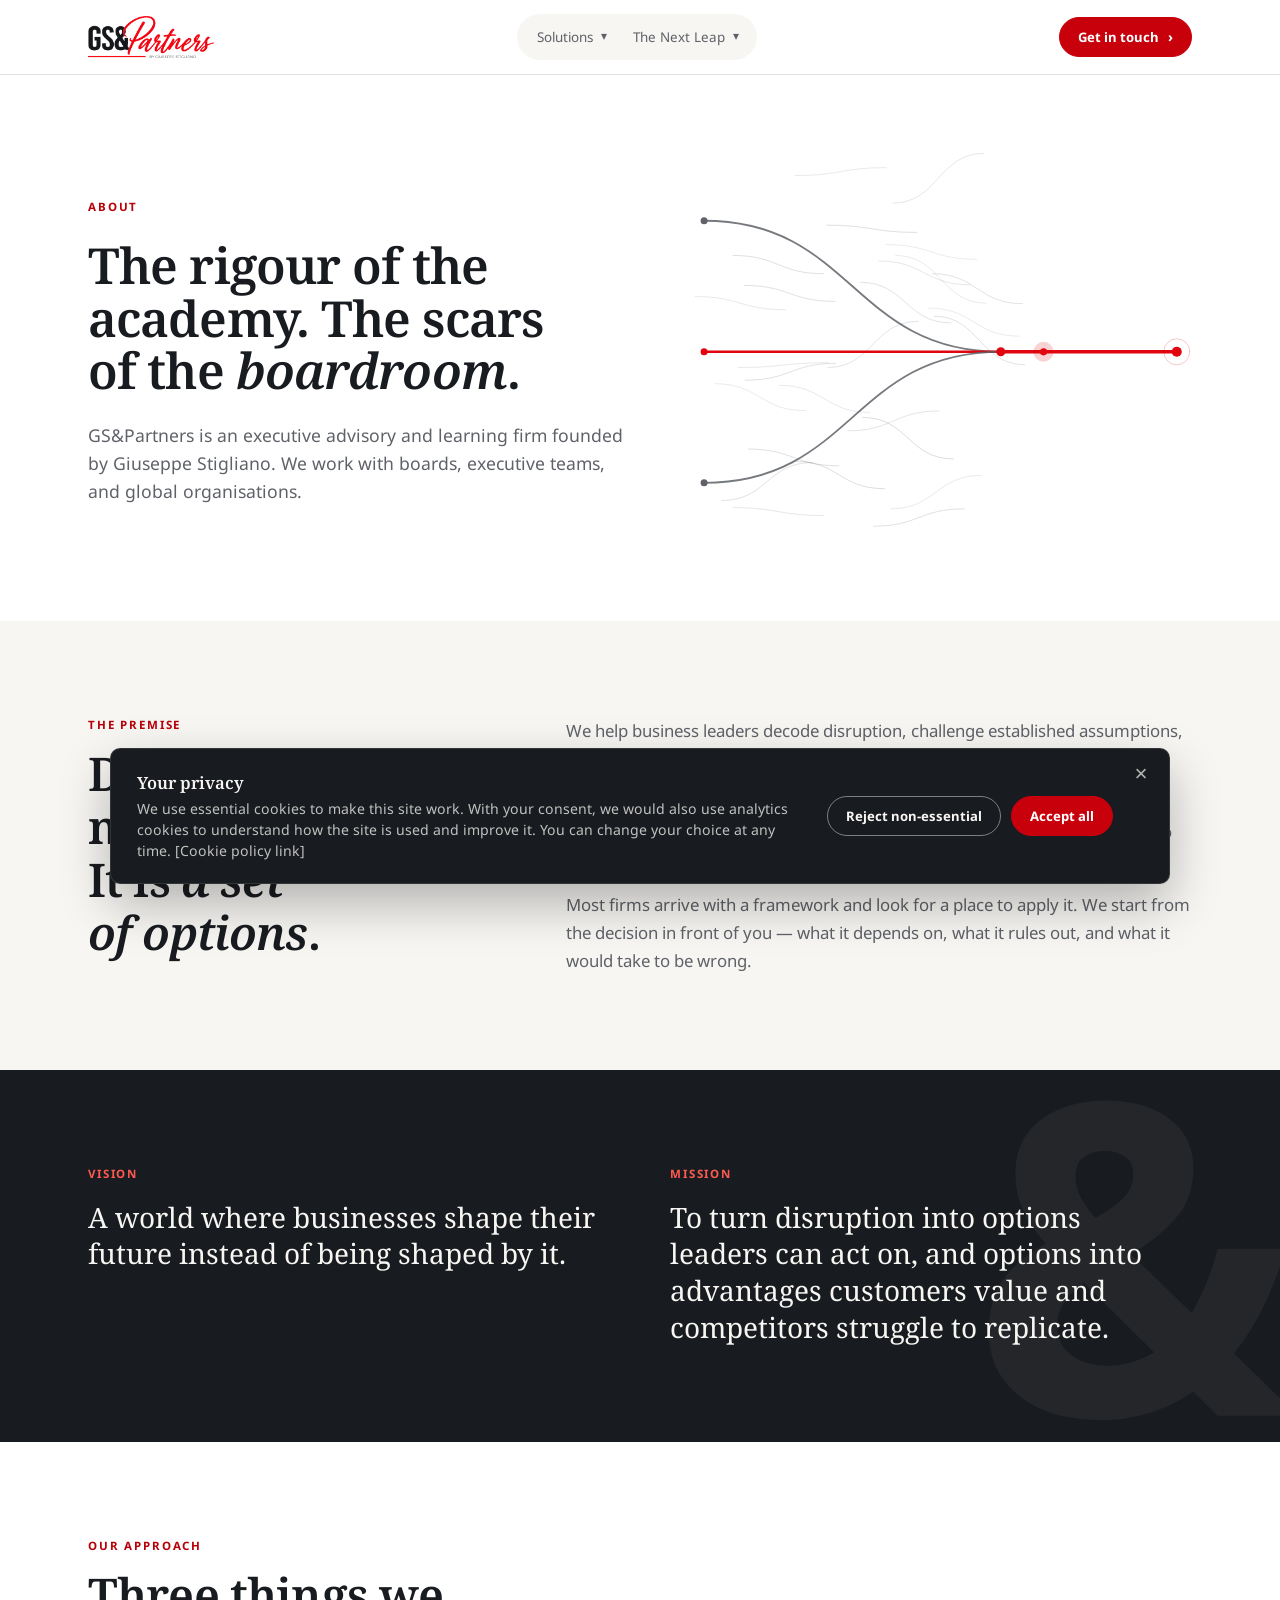
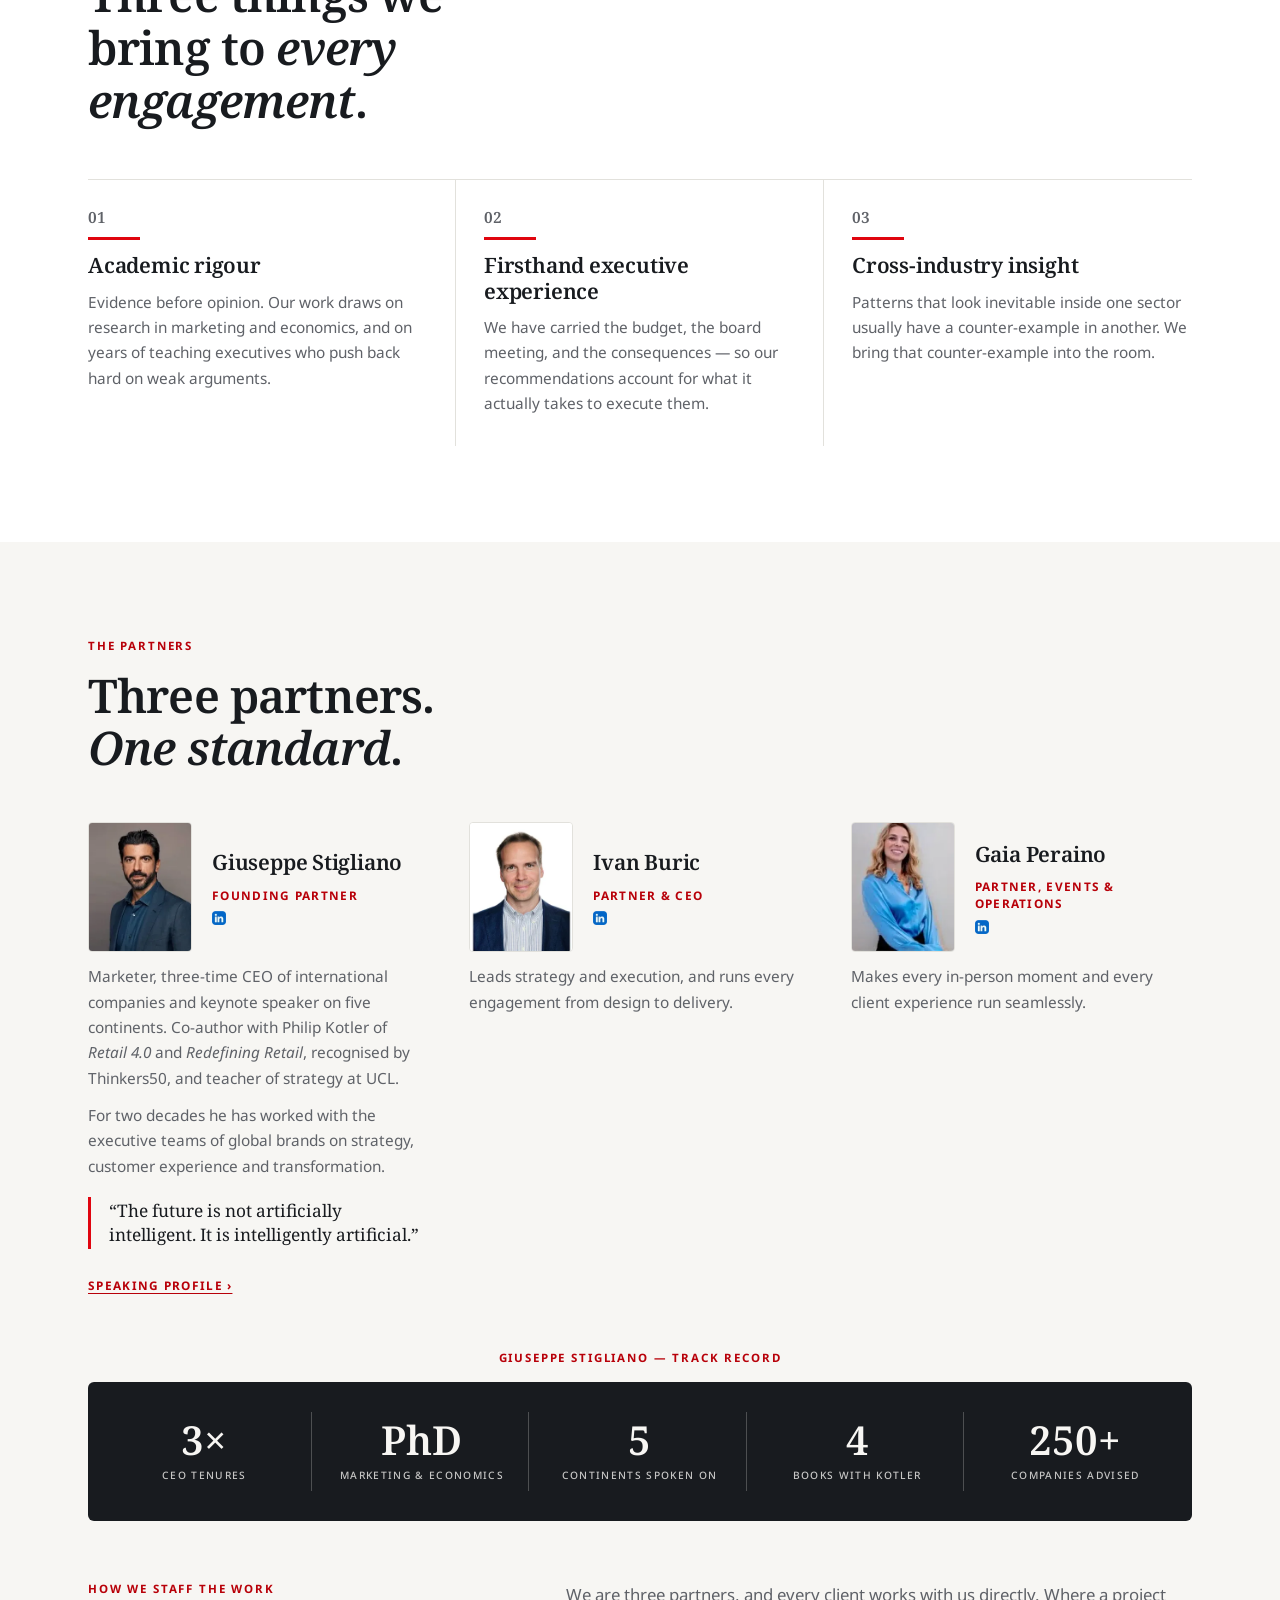
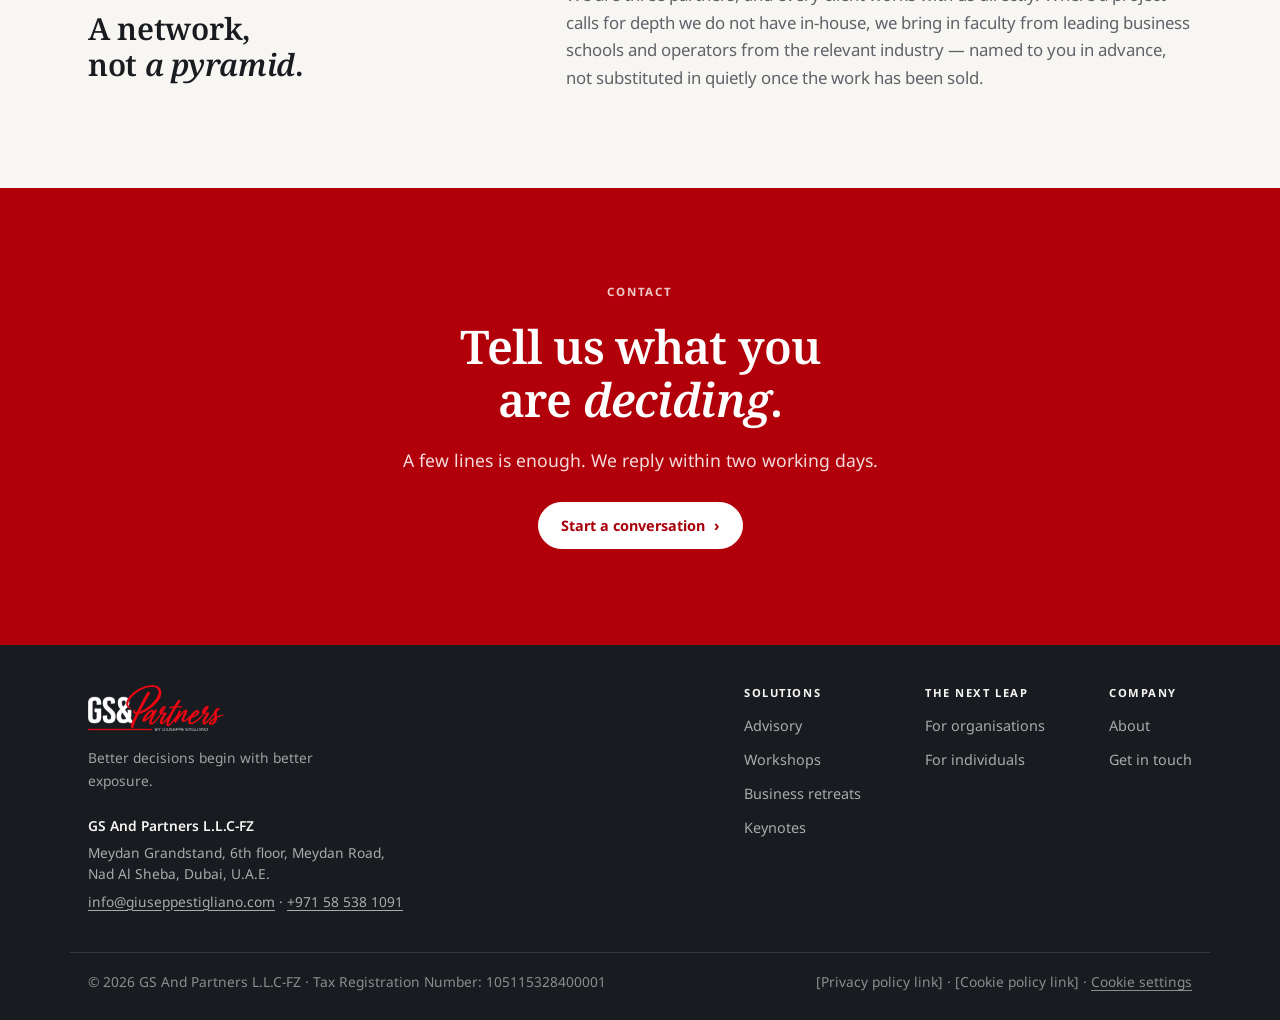
==== commit 77749371: "About: smaller LinkedIn icons, moved under each partner's title" ====
--- a/about.html
+++ b/about.html
@@ -96,8 +96,8 @@
       <div class="team">
         <article class="person">
           <div class="shot"><img src="img/giuseppe-sm.webp" alt="Giuseppe Stigliano" width="240" height="300" loading="lazy" decoding="async"></div>
-          <h3>Giuseppe Stigliano <a class="li" href="https://www.linkedin.com/in/giuseppestigliano/" target="_blank" rel="noopener" aria-label="Giuseppe Stigliano on LinkedIn"><img src="img/linkedin.webp" alt="" width="64" height="64"></a></h3>
-          <p class="role">Founding Partner</p>
+          <h3>Giuseppe Stigliano</h3>
+          <p class="role">Founding Partner<a class="li" href="https://www.linkedin.com/in/giuseppestigliano/" target="_blank" rel="noopener" aria-label="Giuseppe Stigliano on LinkedIn"><img src="img/linkedin.webp" alt="" width="64" height="64"></a></p>
           <p>Marketer, three-time CEO of international companies and keynote speaker on five continents. Co-author with Philip Kotler of <em>Retail 4.0</em> and <em>Redefining Retail</em>, recognised by Thinkers50, and teacher of strategy at UCL.</p>
           <p>For two decades he has worked with the executive teams of global brands on strategy, customer experience and transformation.</p>
           <blockquote>The future is not artificially intelligent. It is intelligently artificial.</blockquote>
@@ -105,14 +105,14 @@
         </article>
         <article class="person">
           <div class="shot"><img src="img/ivan.webp" alt="Ivan Buric" width="240" height="300" loading="lazy" decoding="async"></div>
-          <h3>Ivan Buric <a class="li" href="https://www.linkedin.com/in/ivanburic/" target="_blank" rel="noopener" aria-label="Ivan Buric on LinkedIn"><img src="img/linkedin.webp" alt="" width="64" height="64"></a></h3>
-          <p class="role">Partner &amp; CEO</p>
+          <h3>Ivan Buric</h3>
+          <p class="role">Partner &amp; CEO<a class="li" href="https://www.linkedin.com/in/ivanburic/" target="_blank" rel="noopener" aria-label="Ivan Buric on LinkedIn"><img src="img/linkedin.webp" alt="" width="64" height="64"></a></p>
           <p>Leads strategy and execution, and runs every engagement from design to delivery.</p>
         </article>
         <article class="person">
           <div class="shot"><img src="img/gaia.webp" alt="Gaia Peraino" width="240" height="300" loading="lazy" decoding="async"></div>
-          <h3>Gaia Peraino <a class="li" href="https://www.linkedin.com/in/gaia-peraino-391b4a34/" target="_blank" rel="noopener" aria-label="Gaia Peraino on LinkedIn"><img src="img/linkedin.webp" alt="" width="64" height="64"></a></h3>
-          <p class="role">Partner, Events &amp; Operations</p>
+          <h3>Gaia Peraino</h3>
+          <p class="role">Partner, Events &amp; Operations<a class="li" href="https://www.linkedin.com/in/gaia-peraino-391b4a34/" target="_blank" rel="noopener" aria-label="Gaia Peraino on LinkedIn"><img src="img/linkedin.webp" alt="" width="64" height="64"></a></p>
           <p>Makes every in-person moment and every client experience run seamlessly.</p>
         </article>
       </div>
--- a/site.css
+++ b/site.css
@@ -685,7 +685,7 @@
 .fcontact a{color:inherit;text-underline-offset:3px}
 .fcontact a:hover{color:var(--on-band)}
 
-/* LinkedIn link beside each partner's name */
-.person h3 .li{display:inline-block;vertical-align:-2px;margin-left:6px;line-height:0;border-radius:4px}
-.person h3 .li img{width:18px;height:18px;display:block;border-radius:4px}
-@media (prefers-reduced-motion:no-preference){.person h3 .li{transition:transform .2s ease}.person h3 .li:hover{transform:translateY(-2px)}}
+/* LinkedIn link under each partner's title */
+.person .role .li{display:block;width:max-content;margin-top:8px;line-height:0;border-radius:3px}
+.person .role .li img{width:14px;height:14px;display:block;border-radius:3px}
+@media (prefers-reduced-motion:no-preference){.person .role .li{transition:transform .2s ease}.person .role .li:hover{transform:translateY(-2px)}}
